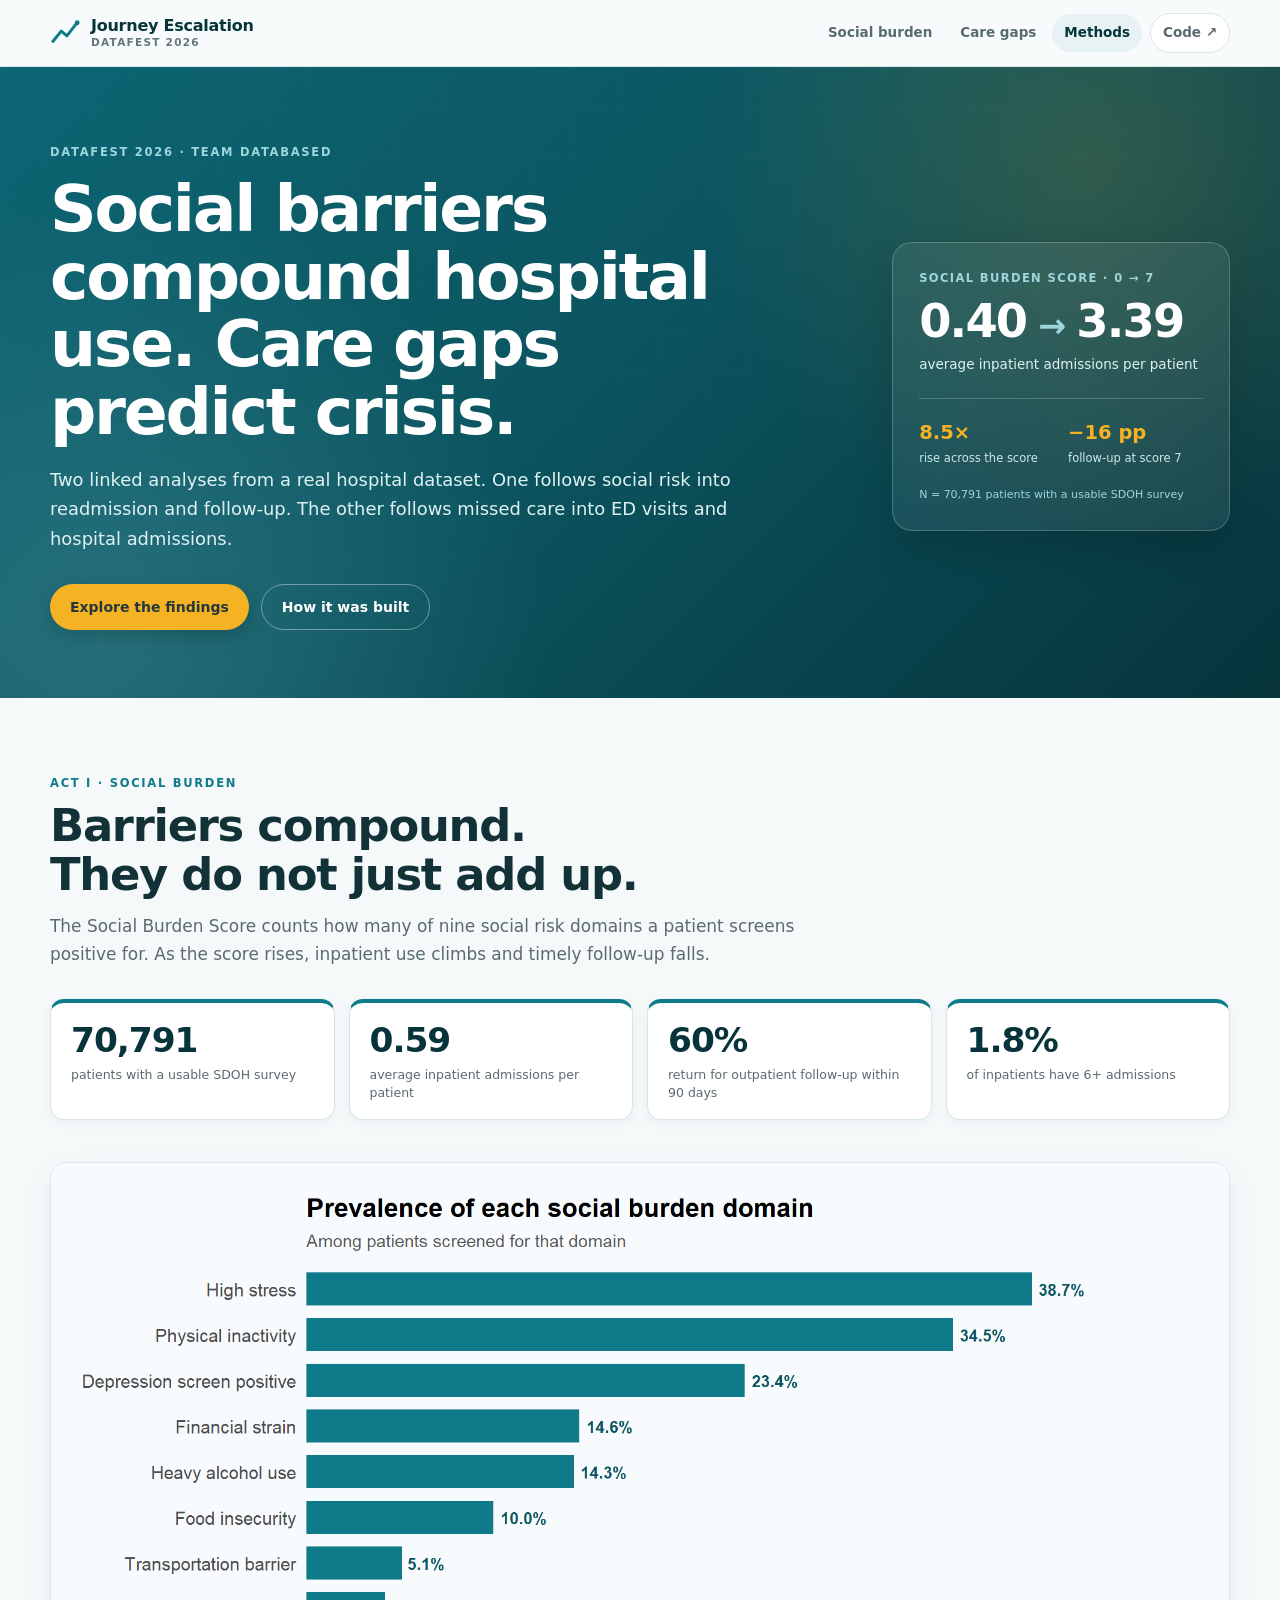
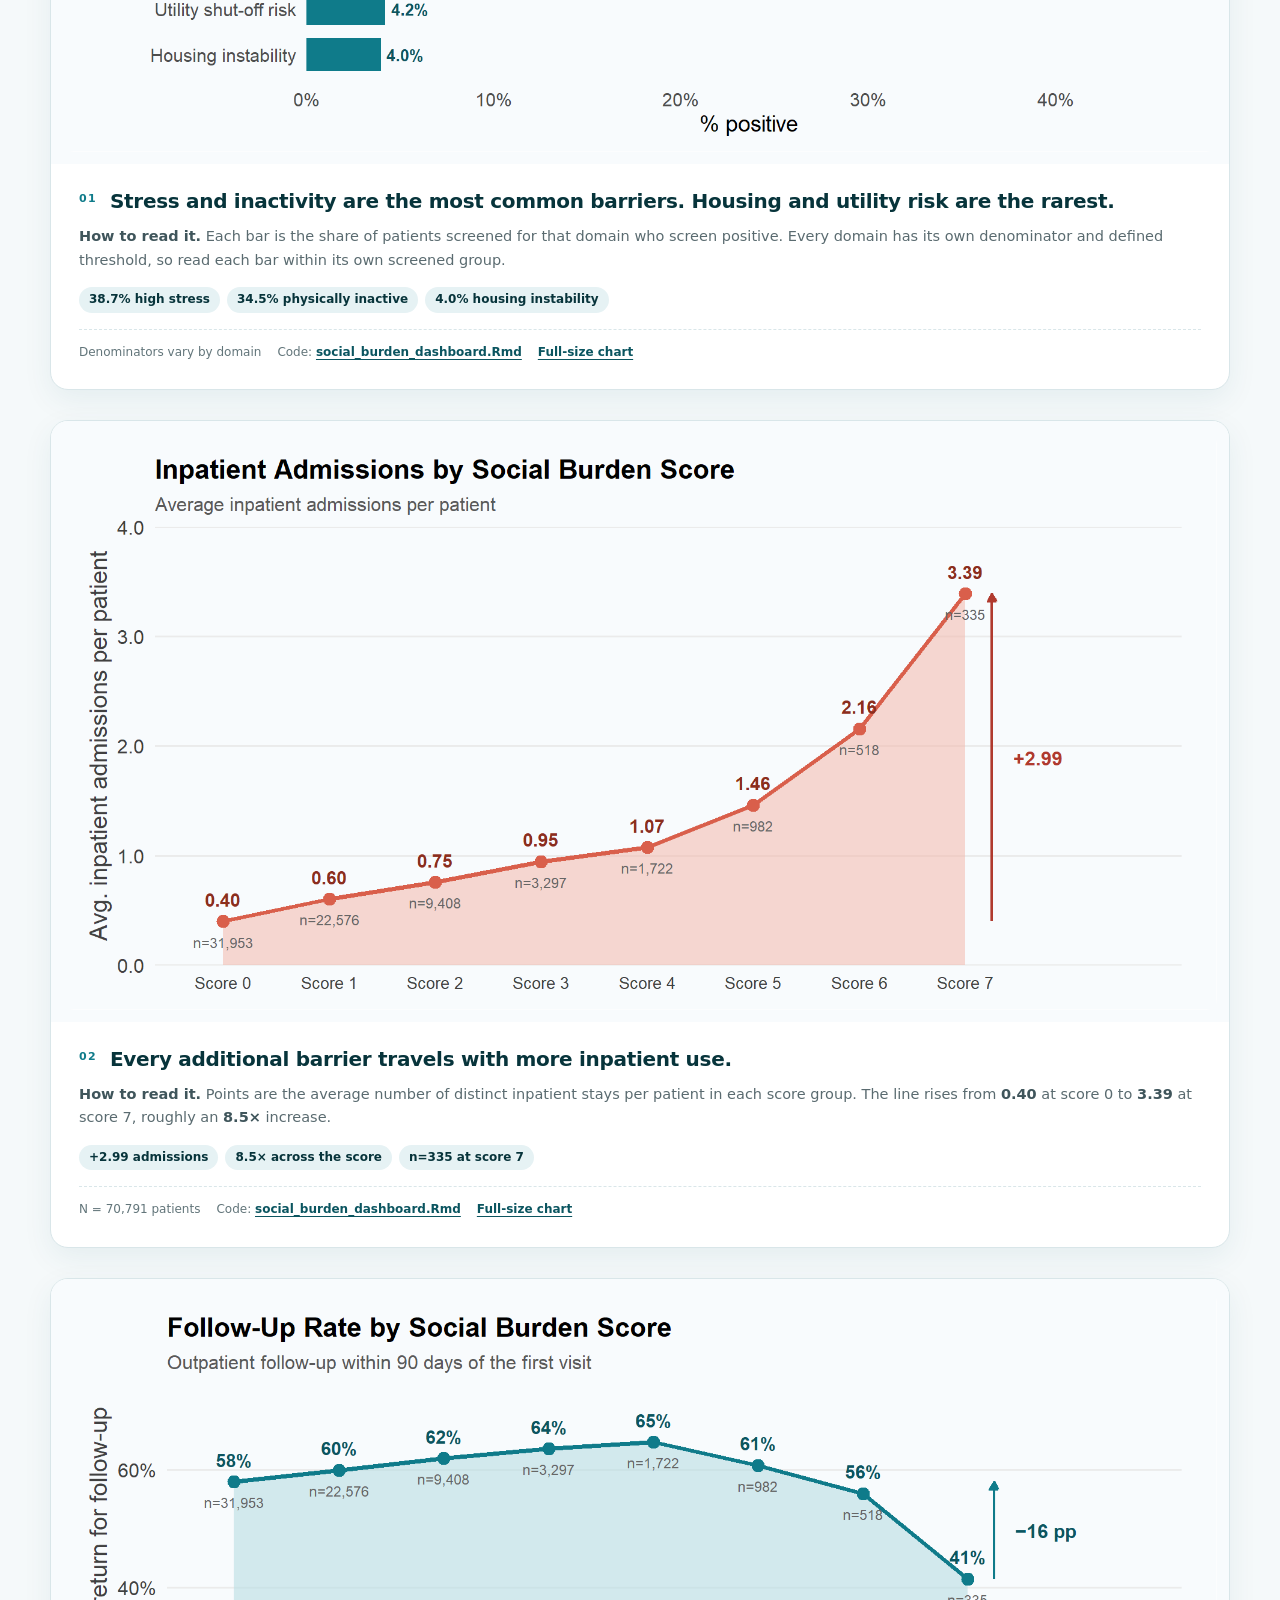
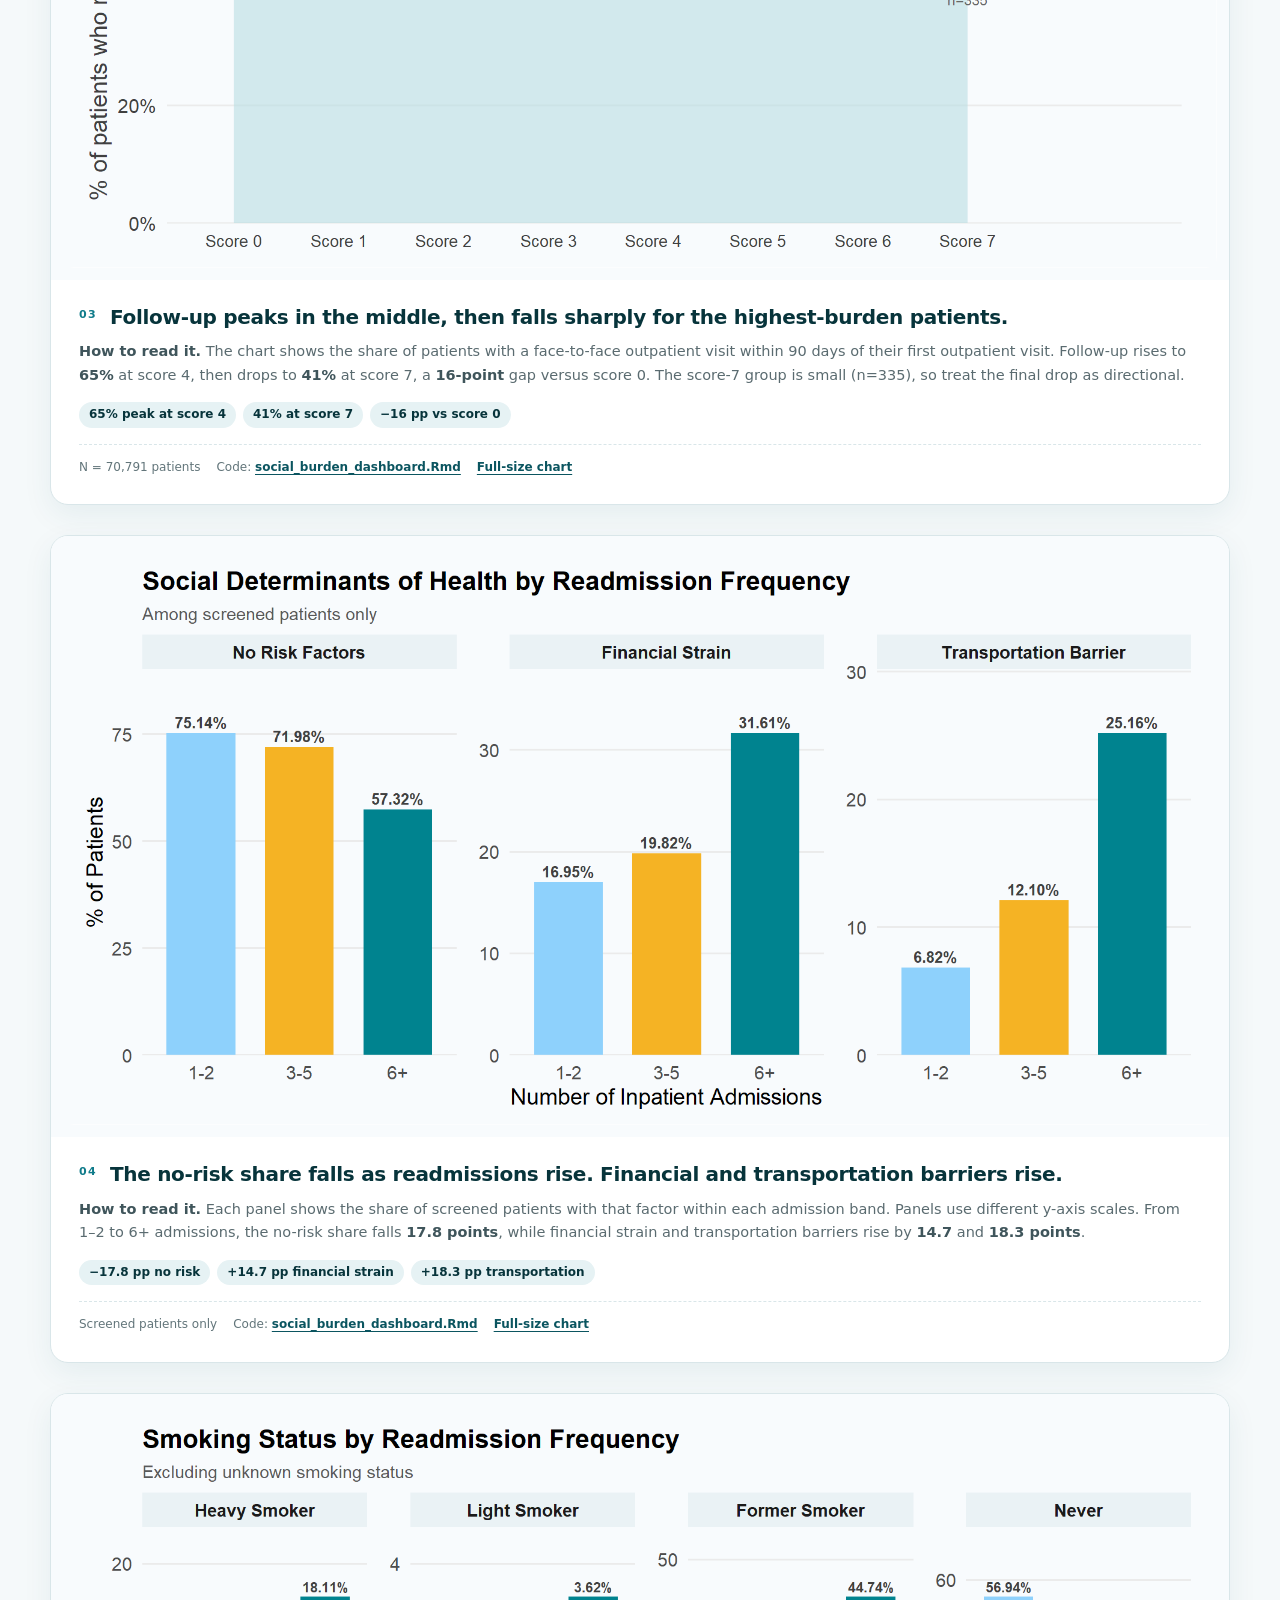
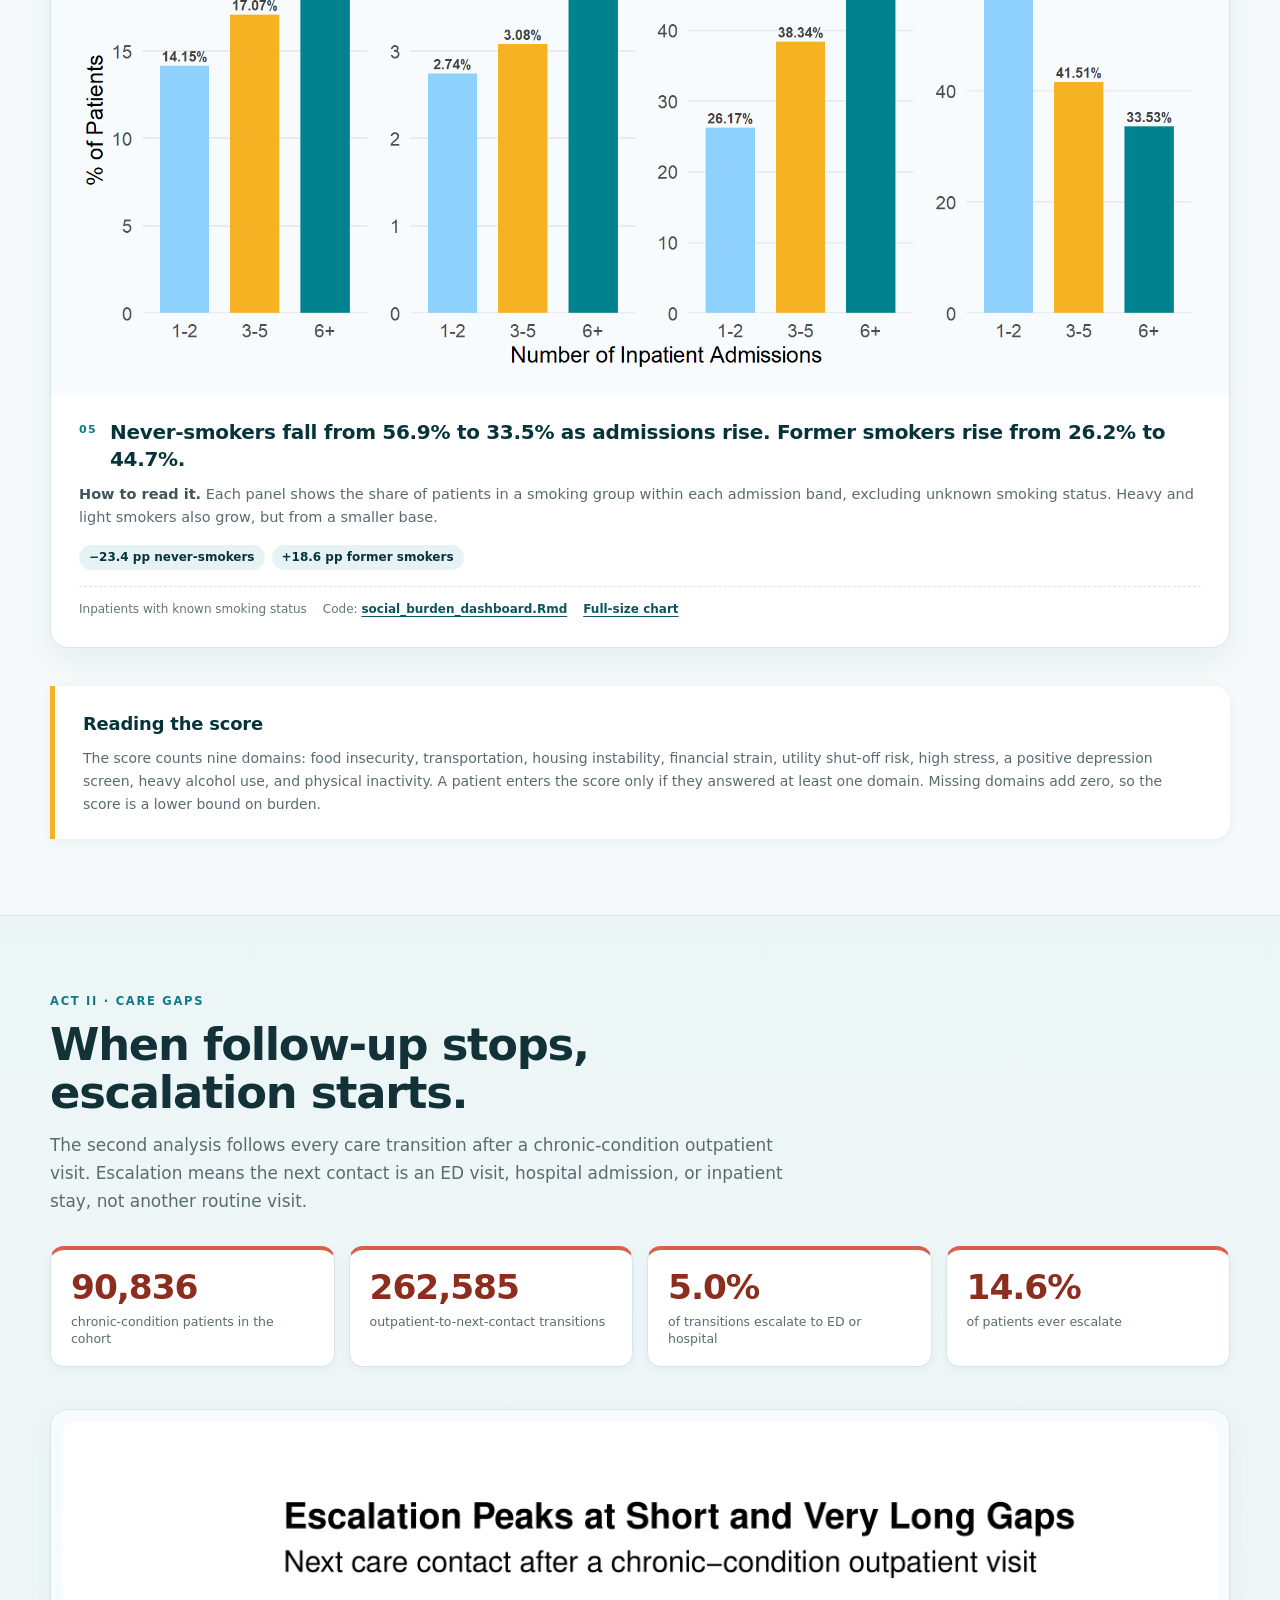
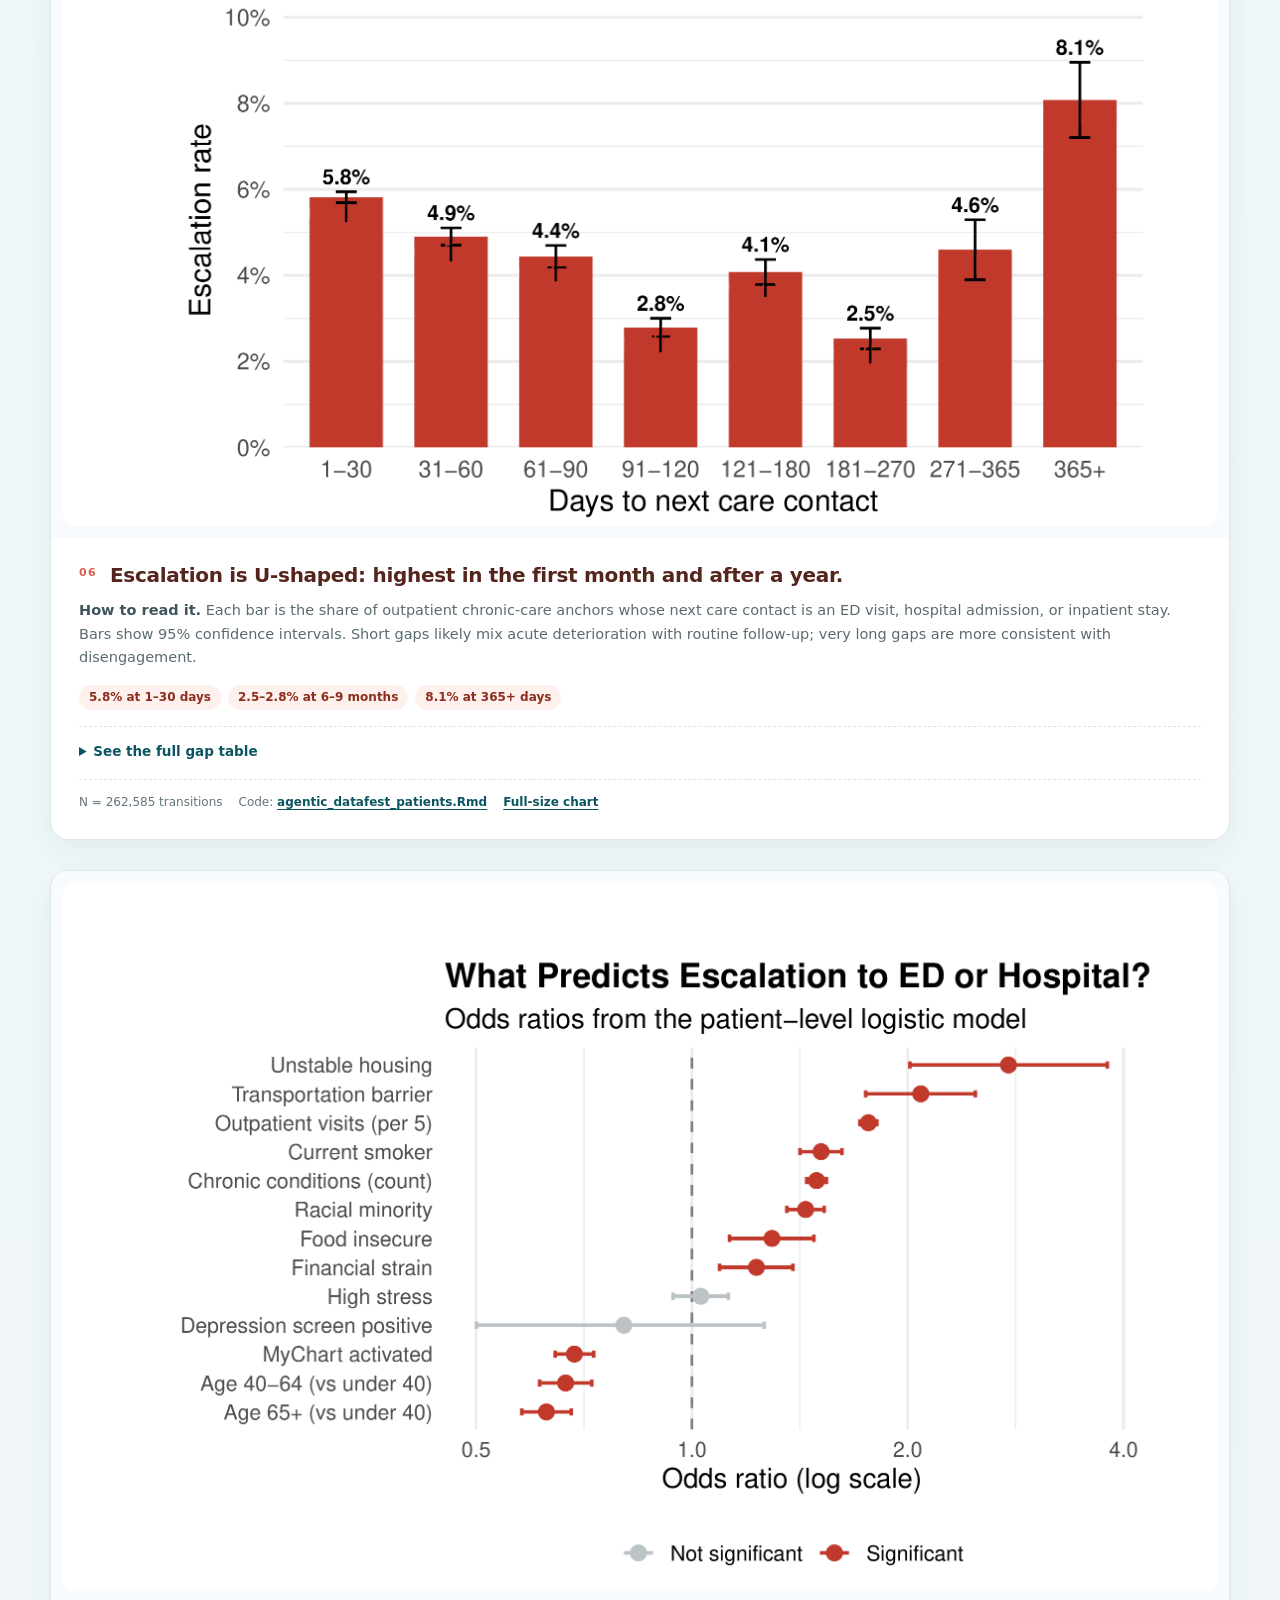
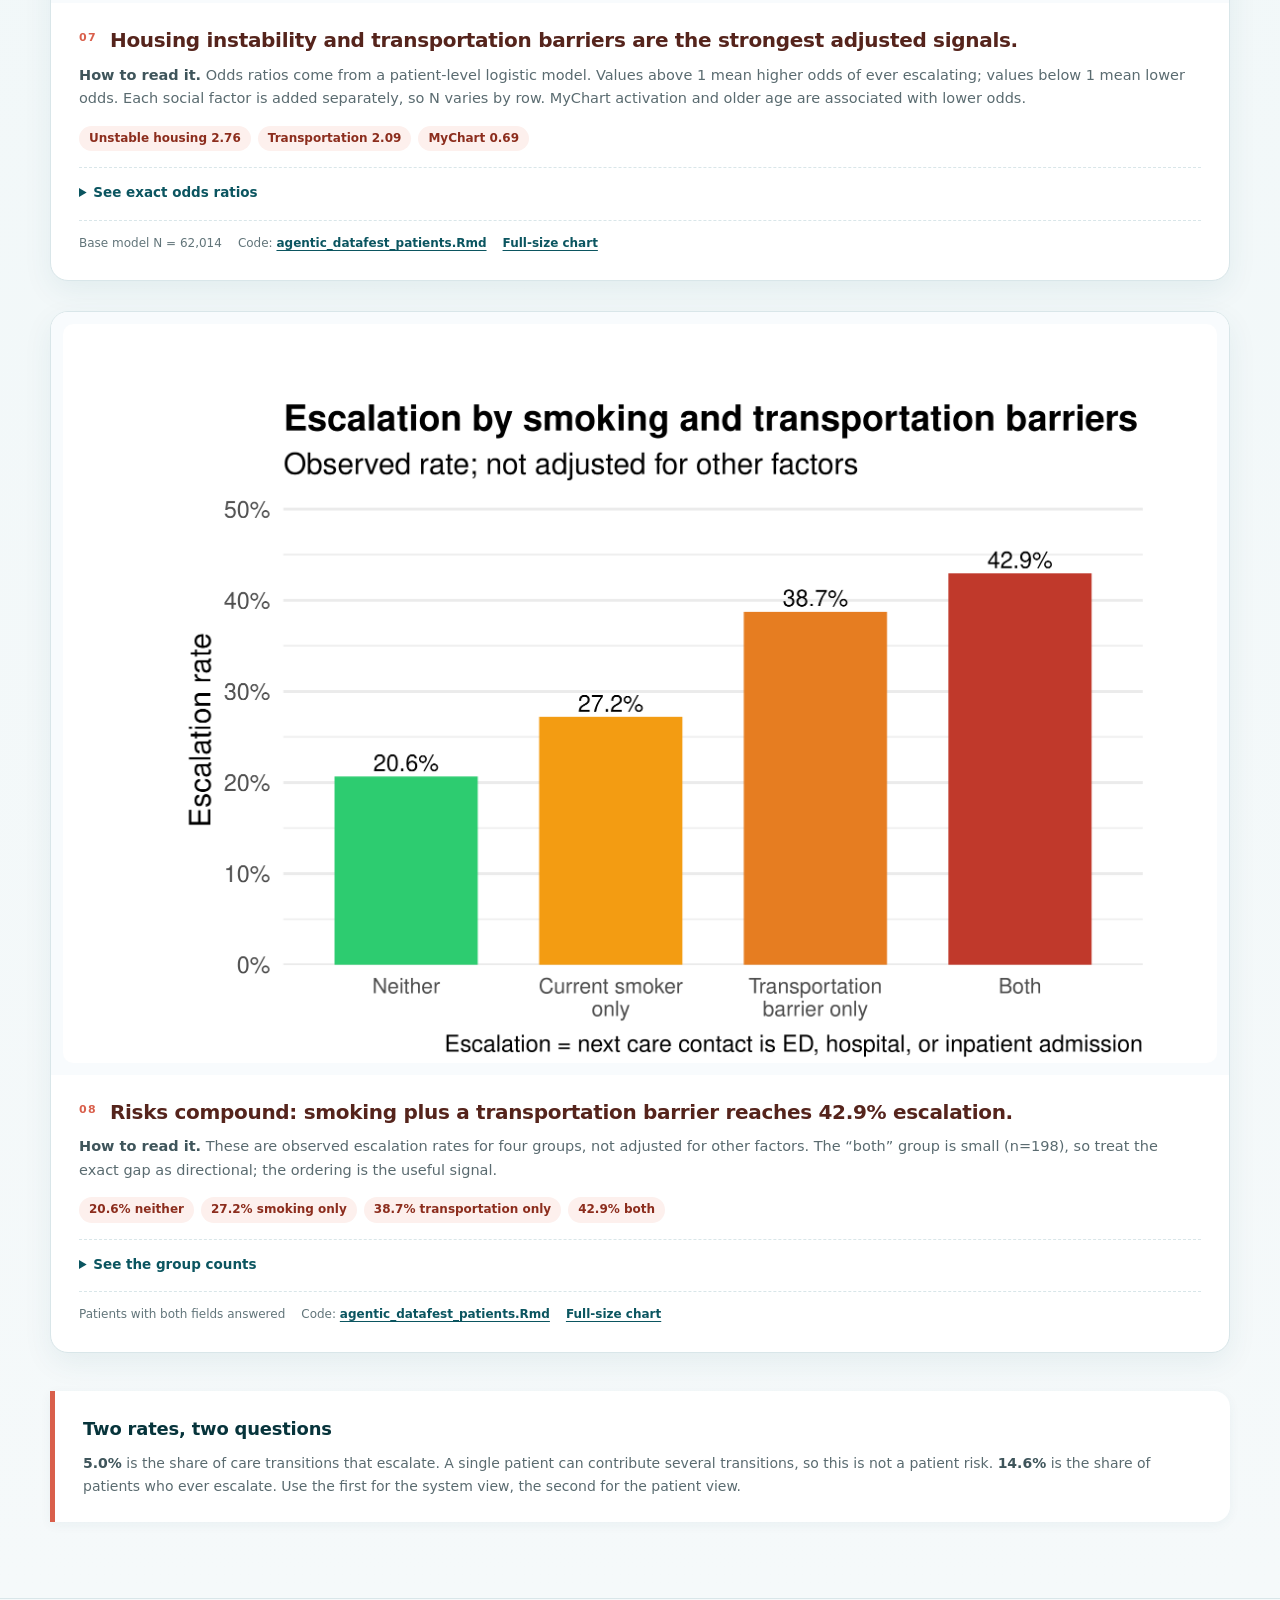
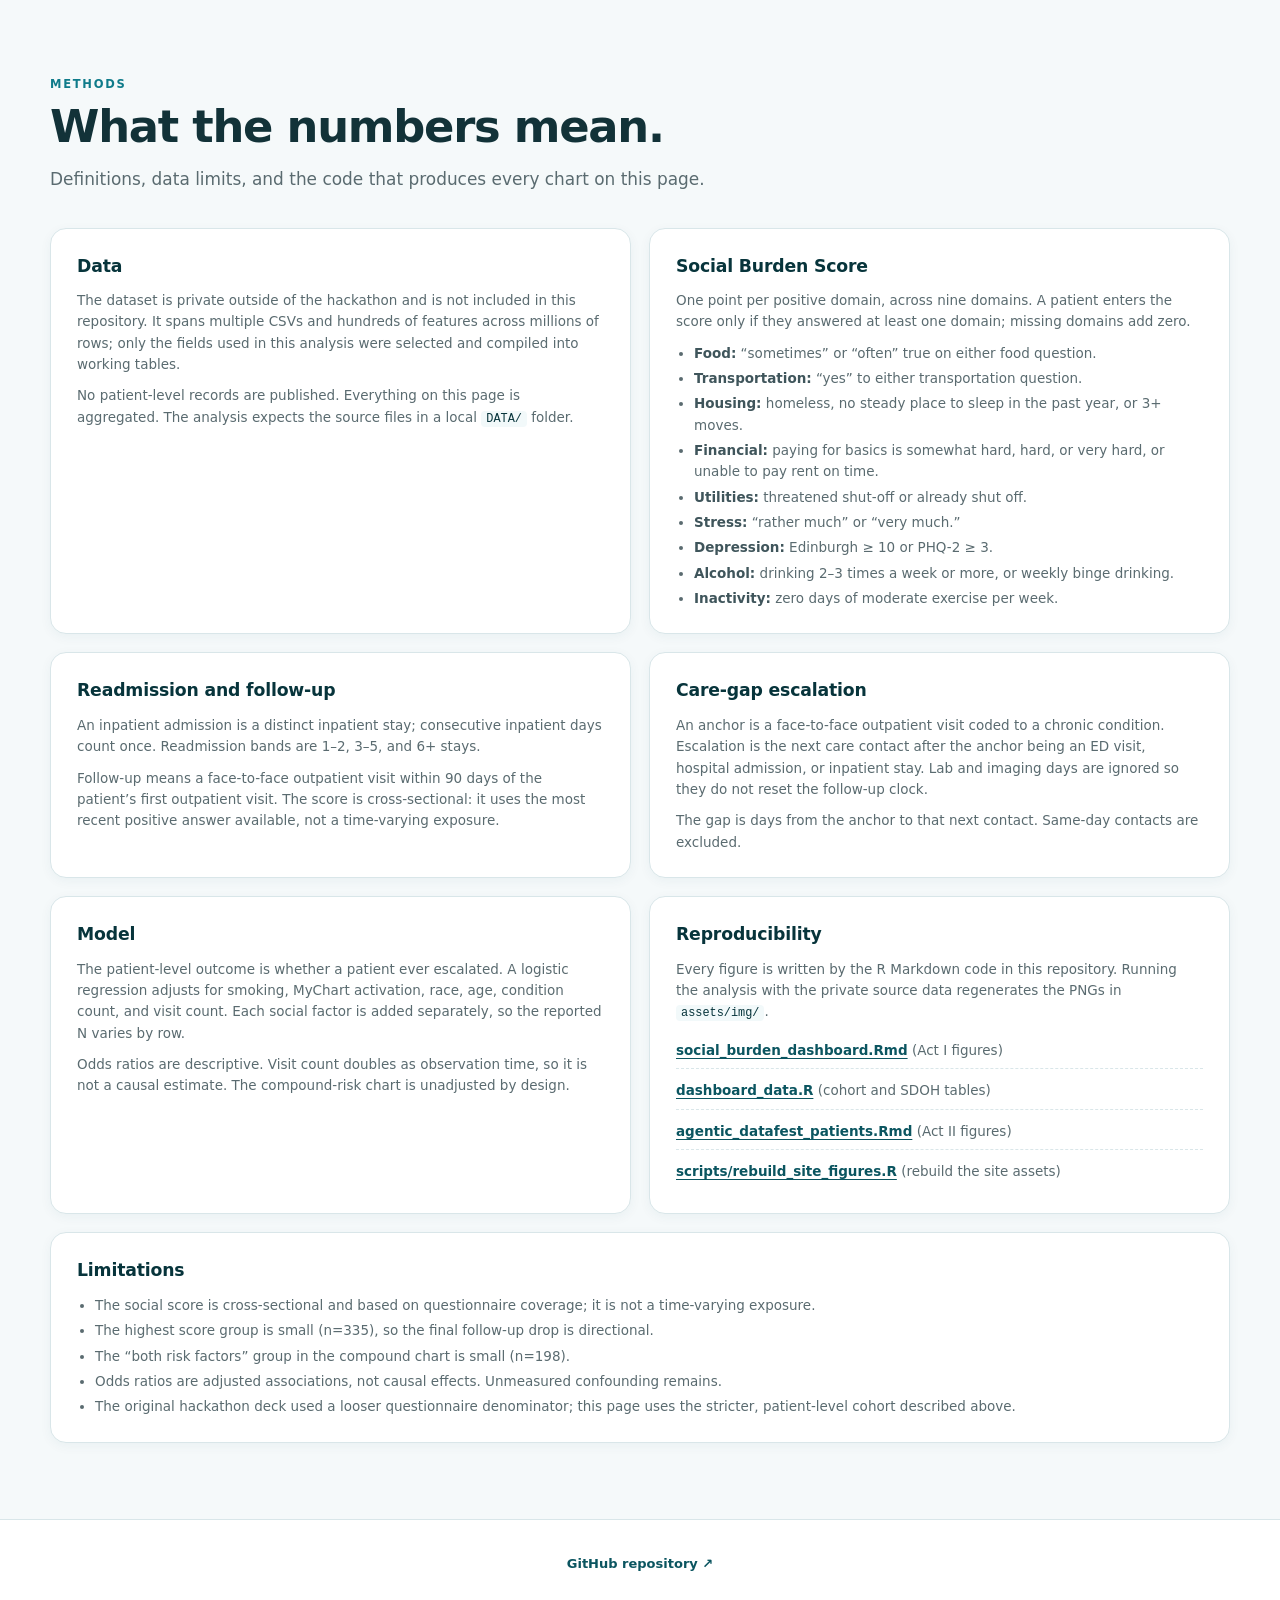
==== index.html @ 562a9571 "Build journey escalation dashboard for DataFest 2026 Adds the static GitHub Pages site, eight reprod" ====
<!DOCTYPE html>
<html lang="en">
<head>
  <meta charset="utf-8">
  <meta name="viewport" content="width=device-width, initial-scale=1">
  <title>Journey Escalation Analysis | DataFest 2026</title>
  <meta name="description" content="Social burden, readmission, and care-gap escalation in a real hospital dataset. An interactive-looking, static dashboard built from reproducible R analysis.">
  <link rel="canonical" href="https://summerkirbs.github.io/Hospital-Readmission-Analysis/">
  <meta property="og:type" content="website">
  <meta property="og:title" content="Journey Escalation Analysis | DataFest 2026">
  <meta property="og:description" content="Social barriers compound hospital use. Care gaps predict crisis. Two linked analyses from a real hospital dataset.">
  <meta property="og:url" content="https://summerkirbs.github.io/Hospital-Readmission-Analysis/">
  <meta property="og:image" content="https://summerkirbs.github.io/Hospital-Readmission-Analysis/assets/img/admissions-by-score.png">
  <meta name="twitter:card" content="summary_large_image">
  <link rel="icon" href="data:image/svg+xml,%3Csvg xmlns='http://www.w3.org/2000/svg' viewBox='0 0 100 100'%3E%3Crect width='100' height='100' rx='22' fill='%230b5560'/%3E%3Cpath d='M22 70 L42 45 L58 58 L79 28' stroke='%23f5b324' stroke-width='9' fill='none' stroke-linecap='round' stroke-linejoin='round'/%3E%3C/svg%3E">
  <link rel="stylesheet" href="assets/css/style.css">
</head>
<body>
  <a class="skip-link" href="#main">Skip to content</a>

  <header class="site-header">
    <div class="wrap header-inner">
      <a class="brand" href="#top" aria-label="Journey Escalation Analysis, back to top">
        <svg class="brand-mark" viewBox="0 0 32 32" aria-hidden="true">
          <path d="M3 25 L12 14 L18 19 L29 5" fill="none" stroke="currentColor" stroke-width="3.2" stroke-linecap="round" stroke-linejoin="round"/>
          <circle cx="29" cy="5" r="2.6" fill="currentColor"/>
        </svg>
        <span>Journey Escalation<small>DataFest 2026</small></span>
      </a>
      <nav aria-label="Primary">
        <a href="#social-burden">Social burden</a>
        <a href="#care-gaps">Care gaps</a>
        <a href="#methods">Methods</a>
        <a class="nav-code" href="https://github.com/SummerKirbs/Hospital-Readmission-Analysis" target="_blank" rel="noopener">Code&nbsp;&nearr;</a>
      </nav>
    </div>
  </header>

  <main id="main">
    <section class="hero" id="top">
      <div class="wrap hero-grid">
        <div>
          <p class="eyebrow eyebrow-light">DataFest 2026 &middot; Team Databased</p>
          <h1>Social barriers compound hospital use. Care gaps predict crisis.</h1>
          <p class="lede">Two linked analyses from a real hospital dataset. One follows social risk into readmission and follow-up. The other follows missed care into ED visits and hospital admissions.</p>
          <div class="hero-actions">
            <a class="btn btn-primary" href="#social-burden">Explore the findings</a>
            <a class="btn btn-ghost" href="#methods">How it was built</a>
          </div>
        </div>
        <aside class="hero-card" aria-label="Headline finding">
          <p class="hero-card-label">Social Burden Score &middot; 0 &rarr; 7</p>
          <p class="hero-stat"><span>0.40</span><span class="hero-arrow" aria-hidden="true">&rarr;</span><span>3.39</span></p>
          <p class="hero-card-copy">average inpatient admissions per patient</p>
          <div class="hero-mini">
            <div><strong>8.5&times;</strong><span>rise across the score</span></div>
            <div><strong>&minus;16&nbsp;pp</strong><span>follow-up at score 7</span></div>
          </div>
          <p class="hero-foot">N = 70,791 patients with a usable SDOH survey</p>
        </aside>
      </div>
    </section>

    <section class="chapter" id="social-burden">
      <div class="wrap">
        <header class="chapter-head">
          <p class="eyebrow">Act I &middot; Social burden</p>
          <h2>Barriers compound. They do not just add up.</h2>
          <p class="lede">The Social Burden Score counts how many of nine social risk domains a patient screens positive for. As the score rises, inpatient use climbs and timely follow-up falls.</p>
        </header>

        <div class="kpi-grid">
          <div class="kpi">
            <p class="kpi-value">70,791</p>
            <p class="kpi-label">patients with a usable SDOH survey</p>
          </div>
          <div class="kpi">
            <p class="kpi-value">0.59</p>
            <p class="kpi-label">average inpatient admissions per patient</p>
          </div>
          <div class="kpi">
            <p class="kpi-value">60%</p>
            <p class="kpi-label">return for outpatient follow-up within 90 days</p>
          </div>
          <div class="kpi">
            <p class="kpi-value">1.8%</p>
            <p class="kpi-label">of inpatients have 6+ admissions</p>
          </div>
        </div>

        <div class="figure-stack">
          <figure class="chart-card">
            <div class="chart-media">
              <a class="chart-link" href="assets/img/domain-prevalence.png" target="_blank" rel="noopener" title="Open full-size chart in a new tab"><img src="assets/img/domain-prevalence.png" alt="Horizontal bar chart of social burden domain prevalence: high stress 38.7 percent, physical inactivity 34.5 percent, depression screen positive 23.4 percent, financial strain 14.6 percent, heavy alcohol use 14.3 percent, food insecurity 10.0 percent, transportation barrier 5.1 percent, utility shut-off risk 4.2 percent, and housing instability 4.0 percent." width="1920" height="960" decoding="async"></a>
            </div>
            <figcaption>
              <p class="takeaway"><span class="fig-num">01</span>Stress and inactivity are the most common barriers. Housing and utility risk are the rarest.</p>
              <p class="how"><strong>How to read it.</strong> Each bar is the share of patients screened for that domain who screen positive. Every domain has its own denominator and defined threshold, so read each bar within its own screened group.</p>
              <div class="chip-row">
                <span class="chip">38.7% high stress</span>
                <span class="chip">34.5% physically inactive</span>
                <span class="chip">4.0% housing instability</span>
              </div>
              <p class="meta"><span>Denominators vary by domain</span><span>Code: <a href="https://github.com/SummerKirbs/Hospital-Readmission-Analysis/blob/main/social_burden_dashboard.Rmd" target="_blank" rel="noopener">social_burden_dashboard.Rmd</a></span><span><a href="assets/img/domain-prevalence.png" target="_blank" rel="noopener">Full-size chart</a></span></p>
            </figcaption>
          </figure>

          <figure class="chart-card">
            <div class="chart-media">
              <a class="chart-link" href="assets/img/admissions-by-score.png" target="_blank" rel="noopener" title="Open full-size chart in a new tab"><img src="assets/img/admissions-by-score.png" alt="Line and area chart of average inpatient admissions by social burden score: 0.40 at score 0, 0.60 at score 1, 0.75 at score 2, 0.95 at score 3, 1.07 at score 4, 1.46 at score 5, 2.16 at score 6, and 3.39 at score 7." width="1920" height="960" decoding="async"></a>
            </div>
            <figcaption>
              <p class="takeaway"><span class="fig-num">02</span>Every additional barrier travels with more inpatient use.</p>
              <p class="how"><strong>How to read it.</strong> Points are the average number of distinct inpatient stays per patient in each score group. The line rises from <strong>0.40</strong> at score 0 to <strong>3.39</strong> at score 7, roughly an <strong>8.5&times;</strong> increase.</p>
              <div class="chip-row">
                <span class="chip">+2.99 admissions</span>
                <span class="chip">8.5&times; across the score</span>
                <span class="chip">n=335 at score 7</span>
              </div>
              <p class="meta"><span>N = 70,791 patients</span><span>Code: <a href="https://github.com/SummerKirbs/Hospital-Readmission-Analysis/blob/main/social_burden_dashboard.Rmd" target="_blank" rel="noopener">social_burden_dashboard.Rmd</a></span><span><a href="assets/img/admissions-by-score.png" target="_blank" rel="noopener">Full-size chart</a></span></p>
            </figcaption>
          </figure>

          <figure class="chart-card">
            <div class="chart-media">
              <a class="chart-link" href="assets/img/followup-by-score.png" target="_blank" rel="noopener" title="Open full-size chart in a new tab"><img src="assets/img/followup-by-score.png" alt="Line and area chart of 90-day follow-up rates by social burden score: 58 percent at score 0, 60 percent at score 1, 62 percent at score 2, 64 percent at score 3, 65 percent at score 4, 61 percent at score 5, 56 percent at score 6, and 41 percent at score 7." width="1920" height="960" decoding="async"></a>
            </div>
            <figcaption>
              <p class="takeaway"><span class="fig-num">03</span>Follow-up peaks in the middle, then falls sharply for the highest-burden patients.</p>
              <p class="how"><strong>How to read it.</strong> The chart shows the share of patients with a face-to-face outpatient visit within 90 days of their first outpatient visit. Follow-up rises to <strong>65%</strong> at score 4, then drops to <strong>41%</strong> at score 7, a <strong>16-point</strong> gap versus score 0. The score-7 group is small (n=335), so treat the final drop as directional.</p>
              <div class="chip-row">
                <span class="chip">65% peak at score 4</span>
                <span class="chip">41% at score 7</span>
                <span class="chip">&minus;16 pp vs score 0</span>
              </div>
              <p class="meta"><span>N = 70,791 patients</span><span>Code: <a href="https://github.com/SummerKirbs/Hospital-Readmission-Analysis/blob/main/social_burden_dashboard.Rmd" target="_blank" rel="noopener">social_burden_dashboard.Rmd</a></span><span><a href="assets/img/followup-by-score.png" target="_blank" rel="noopener">Full-size chart</a></span></p>
            </figcaption>
          </figure>

          <figure class="chart-card">
            <div class="chart-media">
              <a class="chart-link" href="assets/img/sdoh-by-readmission.png" target="_blank" rel="noopener" title="Open full-size chart in a new tab"><img src="assets/img/sdoh-by-readmission.png" alt="Three faceted bar charts comparing no risk factors, financial strain, and transportation barriers across 1-2, 3-5, and 6+ inpatient admissions. The no-risk share falls from 75.14 percent to 57.32 percent, financial strain rises from 16.95 percent to 31.61 percent, and transportation barriers rise from 6.82 percent to 25.16 percent." width="1920" height="960" decoding="async"></a>
            </div>
            <figcaption>
              <p class="takeaway"><span class="fig-num">04</span>The no-risk share falls as readmissions rise. Financial and transportation barriers rise.</p>
              <p class="how"><strong>How to read it.</strong> Each panel shows the share of screened patients with that factor within each admission band. Panels use different y-axis scales. From 1&ndash;2 to 6+ admissions, the no-risk share falls <strong>17.8 points</strong>, while financial strain and transportation barriers rise by <strong>14.7</strong> and <strong>18.3 points</strong>.</p>
              <div class="chip-row">
                <span class="chip">&minus;17.8 pp no risk</span>
                <span class="chip">+14.7 pp financial strain</span>
                <span class="chip">+18.3 pp transportation</span>
              </div>
              <p class="meta"><span>Screened patients only</span><span>Code: <a href="https://github.com/SummerKirbs/Hospital-Readmission-Analysis/blob/main/social_burden_dashboard.Rmd" target="_blank" rel="noopener">social_burden_dashboard.Rmd</a></span><span><a href="assets/img/sdoh-by-readmission.png" target="_blank" rel="noopener">Full-size chart</a></span></p>
            </figcaption>
          </figure>

          <figure class="chart-card">
            <div class="chart-media">
              <a class="chart-link" href="assets/img/smoking-by-readmission.png" target="_blank" rel="noopener" title="Open full-size chart in a new tab"><img src="assets/img/smoking-by-readmission.png" alt="Four faceted bar charts of smoking status across 1-2, 3-5, and 6+ inpatient admissions. Heavy smokers rise from 14.15 to 18.11 percent, light smokers from 2.74 to 3.62 percent, former smokers from 26.17 to 44.74 percent, and never-smokers fall from 56.94 to 33.53 percent." width="1920" height="960" decoding="async"></a>
            </div>
            <figcaption>
              <p class="takeaway"><span class="fig-num">05</span>Never-smokers fall from 56.9% to 33.5% as admissions rise. Former smokers rise from 26.2% to 44.7%.</p>
              <p class="how"><strong>How to read it.</strong> Each panel shows the share of patients in a smoking group within each admission band, excluding unknown smoking status. Heavy and light smokers also grow, but from a smaller base.</p>
              <div class="chip-row">
                <span class="chip">&minus;23.4 pp never-smokers</span>
                <span class="chip">+18.6 pp former smokers</span>
              </div>
              <p class="meta"><span>Inpatients with known smoking status</span><span>Code: <a href="https://github.com/SummerKirbs/Hospital-Readmission-Analysis/blob/main/social_burden_dashboard.Rmd" target="_blank" rel="noopener">social_burden_dashboard.Rmd</a></span><span><a href="assets/img/smoking-by-readmission.png" target="_blank" rel="noopener">Full-size chart</a></span></p>
            </figcaption>
          </figure>
        </div>

        <aside class="note">
          <h3>Reading the score</h3>
          <p>The score counts nine domains: food insecurity, transportation, housing instability, financial strain, utility shut-off risk, high stress, a positive depression screen, heavy alcohol use, and physical inactivity. A patient enters the score only if they answered at least one domain. Missing domains add zero, so the score is a lower bound on burden.</p>
        </aside>
      </div>
    </section>

    <section class="chapter chapter--tint chapter--gaps" id="care-gaps">
      <div class="wrap">
        <header class="chapter-head">
          <p class="eyebrow">Act II &middot; Care gaps</p>
          <h2>When follow-up stops, escalation starts.</h2>
          <p class="lede">The second analysis follows every care transition after a chronic-condition outpatient visit. Escalation means the next contact is an ED visit, hospital admission, or inpatient stay, not another routine visit.</p>
        </header>

        <div class="kpi-grid">
          <div class="kpi">
            <p class="kpi-value">90,836</p>
            <p class="kpi-label">chronic-condition patients in the cohort</p>
          </div>
          <div class="kpi">
            <p class="kpi-value">262,585</p>
            <p class="kpi-label">outpatient-to-next-contact transitions</p>
          </div>
          <div class="kpi">
            <p class="kpi-value">5.0%</p>
            <p class="kpi-label">of transitions escalate to ED or hospital</p>
          </div>
          <div class="kpi">
            <p class="kpi-value">14.6%</p>
            <p class="kpi-label">of patients ever escalate</p>
          </div>
        </div>

        <div class="figure-stack">
          <figure class="chart-card">
            <div class="chart-media">
              <a class="chart-link" href="assets/img/escalation-by-gap.png" target="_blank" rel="noopener" title="Open full-size chart in a new tab"><img src="assets/img/escalation-by-gap.png" alt="Bar chart of escalation rate by days to the next care contact. Rates are 5.8 percent at 1-30 days, 4.9 percent at 31-60, 4.4 percent at 61-90, 2.8 percent at 91-120, 4.1 percent at 121-180, 2.5 percent at 181-270, 4.6 percent at 271-365, and 8.1 percent at 365-plus days." width="2334" height="1425" decoding="async"></a>
            </div>
            <figcaption>
              <p class="takeaway"><span class="fig-num">06</span>Escalation is U-shaped: highest in the first month and after a year.</p>
              <p class="how"><strong>How to read it.</strong> Each bar is the share of outpatient chronic-care anchors whose next care contact is an ED visit, hospital admission, or inpatient stay. Bars show 95% confidence intervals. Short gaps likely mix acute deterioration with routine follow-up; very long gaps are more consistent with disengagement.</p>
              <div class="chip-row">
                <span class="chip">5.8% at 1&ndash;30 days</span>
                <span class="chip">2.5&ndash;2.8% at 6&ndash;9 months</span>
                <span class="chip">8.1% at 365+ days</span>
              </div>
              <details>
                <summary>See the full gap table</summary>
                <div class="table-wrap">
                  <table>
                    <caption>Escalation rate by time to the next care contact</caption>
                    <thead><tr><th scope="col">Gap (days)</th><th scope="col">Transitions</th><th scope="col">Escalations</th><th scope="col">Rate</th></tr></thead>
                    <tbody>
                      <tr><td>1&ndash;30</td><td>128,103</td><td>7,454</td><td>5.8%</td></tr>
                      <tr><td>31&ndash;60</td><td>45,105</td><td>2,212</td><td>4.9%</td></tr>
                      <tr><td>61&ndash;90</td><td>24,767</td><td>1,099</td><td>4.4%</td></tr>
                      <tr><td>91&ndash;120</td><td>23,065</td><td>643</td><td>2.8%</td></tr>
                      <tr><td>121&ndash;180</td><td>17,898</td><td>730</td><td>4.1%</td></tr>
                      <tr><td>181&ndash;270</td><td>16,473</td><td>417</td><td>2.5%</td></tr>
                      <tr><td>271&ndash;365</td><td>3,461</td><td>159</td><td>4.6%</td></tr>
                      <tr><td>365+</td><td>3,713</td><td>300</td><td>8.1%</td></tr>
                    </tbody>
                  </table>
                </div>
              </details>
              <p class="meta"><span>N = 262,585 transitions</span><span>Code: <a href="https://github.com/SummerKirbs/Hospital-Readmission-Analysis/blob/main/agentic_datafest_patients.Rmd" target="_blank" rel="noopener">agentic_datafest_patients.Rmd</a></span><span><a href="assets/img/escalation-by-gap.png" target="_blank" rel="noopener">Full-size chart</a></span></p>
            </figcaption>
          </figure>

          <figure class="chart-card">
            <div class="chart-media">
              <a class="chart-link" href="assets/img/escalation-odds-ratios.png" target="_blank" rel="noopener" title="Open full-size chart in a new tab"><img src="assets/img/escalation-odds-ratios.png" alt="Forest plot of adjusted odds ratios. Unstable housing 2.76, transportation barrier 2.09, outpatient visits per five 1.76, current smoker 1.51, chronic condition count 1.49, racial minority 1.44, food insecure 1.29, financial strain 1.23. High stress and depression are not significant. MyChart activation 0.69, age 40-64 0.67, and age 65-plus 0.63 are associated with lower odds." width="2322" height="1425" decoding="async"></a>
            </div>
            <figcaption>
              <p class="takeaway"><span class="fig-num">07</span>Housing instability and transportation barriers are the strongest adjusted signals.</p>
              <p class="how"><strong>How to read it.</strong> Odds ratios come from a patient-level logistic model. Values above 1 mean higher odds of ever escalating; values below 1 mean lower odds. Each social factor is added separately, so N varies by row. MyChart activation and older age are associated with lower odds.</p>
              <div class="chip-row">
                <span class="chip">Unstable housing 2.76</span>
                <span class="chip">Transportation 2.09</span>
                <span class="chip">MyChart 0.69</span>
              </div>
              <details>
                <summary>See exact odds ratios</summary>
                <div class="table-wrap">
                  <table>
                    <caption>Adjusted odds of ever escalating (base model N = 62,014)</caption>
                    <thead><tr><th scope="col">Predictor</th><th scope="col">OR</th><th scope="col">95% CI</th><th scope="col">p</th><th scope="col">N</th></tr></thead>
                    <tbody>
                      <tr><td>Unstable housing</td><td>2.76</td><td>2.01&ndash;3.80</td><td>&lt;0.001</td><td>13,314</td></tr>
                      <tr><td>Transportation barrier</td><td>2.09</td><td>1.75&ndash;2.49</td><td>&lt;0.001</td><td>18,682</td></tr>
                      <tr><td>Outpatient visits (per 5)</td><td>1.76</td><td>1.72&ndash;1.81</td><td>&lt;0.001</td><td>62,014</td></tr>
                      <tr><td>Current smoker</td><td>1.51</td><td>1.42&ndash;1.62</td><td>&lt;0.001</td><td>62,014</td></tr>
                      <tr><td>Chronic conditions (count)</td><td>1.49</td><td>1.45&ndash;1.54</td><td>&lt;0.001</td><td>62,014</td></tr>
                      <tr><td>Racial minority</td><td>1.44</td><td>1.36&ndash;1.53</td><td>&lt;0.001</td><td>62,014</td></tr>
                      <tr><td>Food insecure</td><td>1.29</td><td>1.13&ndash;1.48</td><td>&lt;0.001</td><td>18,474</td></tr>
                      <tr><td>Financial strain</td><td>1.23</td><td>1.09&ndash;1.38</td><td>&lt;0.001</td><td>16,020</td></tr>
                      <tr><td>High stress</td><td>1.03</td><td>0.94&ndash;1.12</td><td>0.527</td><td>18,144</td></tr>
                      <tr><td>Depression screen positive</td><td>0.80</td><td>0.50&ndash;1.26</td><td>0.353</td><td>767</td></tr>
                      <tr><td>MyChart activated</td><td>0.69</td><td>0.64&ndash;0.73</td><td>&lt;0.001</td><td>62,014</td></tr>
                      <tr><td>Age 40&ndash;64 (vs under 40)</td><td>0.67</td><td>0.61&ndash;0.72</td><td>&lt;0.001</td><td>62,014</td></tr>
                      <tr><td>Age 65+ (vs under 40)</td><td>0.63</td><td>0.58&ndash;0.68</td><td>&lt;0.001</td><td>62,014</td></tr>
                    </tbody>
                  </table>
                </div>
              </details>
              <p class="meta"><span>Base model N = 62,014</span><span>Code: <a href="https://github.com/SummerKirbs/Hospital-Readmission-Analysis/blob/main/agentic_datafest_patients.Rmd" target="_blank" rel="noopener">agentic_datafest_patients.Rmd</a></span><span><a href="assets/img/escalation-odds-ratios.png" target="_blank" rel="noopener">Full-size chart</a></span></p>
            </figcaption>
          </figure>

          <figure class="chart-card">
            <div class="chart-media">
              <a class="chart-link" href="assets/img/compound-risk.png" target="_blank" rel="noopener" title="Open full-size chart in a new tab"><img src="assets/img/compound-risk.png" alt="Bar chart of escalation by smoking and transportation barriers: 20.6 percent for neither, 27.2 percent for current smoker only, 38.7 percent for transportation barrier only, and 42.9 percent for both." width="2334" height="1493" decoding="async"></a>
            </div>
            <figcaption>
              <p class="takeaway"><span class="fig-num">08</span>Risks compound: smoking plus a transportation barrier reaches 42.9% escalation.</p>
              <p class="how"><strong>How to read it.</strong> These are observed escalation rates for four groups, not adjusted for other factors. The &ldquo;both&rdquo; group is small (n=198), so treat the exact gap as directional; the ordering is the useful signal.</p>
              <div class="chip-row">
                <span class="chip">20.6% neither</span>
                <span class="chip">27.2% smoking only</span>
                <span class="chip">38.7% transportation only</span>
                <span class="chip">42.9% both</span>
              </div>
              <details>
                <summary>See the group counts</summary>
                <div class="table-wrap">
                  <table>
                    <caption>Escalation by smoking and transportation barriers</caption>
                    <thead><tr><th scope="col">Group</th><th scope="col">Patients</th><th scope="col">Escalated</th><th scope="col">Rate</th></tr></thead>
                    <tbody>
                      <tr><td>Neither</td><td>16,070</td><td>3,318</td><td>20.6%</td></tr>
                      <tr><td>Current smoker only</td><td>2,055</td><td>559</td><td>27.2%</td></tr>
                      <tr><td>Transportation barrier only</td><td>457</td><td>177</td><td>38.7%</td></tr>
                      <tr><td>Both</td><td>198</td><td>85</td><td>42.9%</td></tr>
                    </tbody>
                  </table>
                </div>
              </details>
              <p class="meta"><span>Patients with both fields answered</span><span>Code: <a href="https://github.com/SummerKirbs/Hospital-Readmission-Analysis/blob/main/agentic_datafest_patients.Rmd" target="_blank" rel="noopener">agentic_datafest_patients.Rmd</a></span><span><a href="assets/img/compound-risk.png" target="_blank" rel="noopener">Full-size chart</a></span></p>
            </figcaption>
          </figure>
        </div>

        <aside class="note">
          <h3>Two rates, two questions</h3>
          <p><strong>5.0%</strong> is the share of care transitions that escalate. A single patient can contribute several transitions, so this is not a patient risk. <strong>14.6%</strong> is the share of patients who ever escalate. Use the first for the system view, the second for the patient view.</p>
        </aside>
      </div>
    </section>

    <section class="chapter" id="methods">
      <div class="wrap">
        <header class="chapter-head">
          <p class="eyebrow">Methods</p>
          <h2>What the numbers mean.</h2>
          <p class="lede">Definitions, data limits, and the code that produces every chart on this page.</p>
        </header>

        <div class="methods-grid">
          <article class="method-card">
            <h3>Data</h3>
            <p>The dataset is private outside of the hackathon and is not included in this repository. It spans multiple CSVs and hundreds of features across millions of rows; only the fields used in this analysis were selected and compiled into working tables.</p>
            <p>No patient-level records are published. Everything on this page is aggregated. The analysis expects the source files in a local <code>DATA/</code> folder.</p>
          </article>

          <article class="method-card">
            <h3>Social Burden Score</h3>
            <p>One point per positive domain, across nine domains. A patient enters the score only if they answered at least one domain; missing domains add zero.</p>
            <ul>
              <li><strong>Food:</strong> &ldquo;sometimes&rdquo; or &ldquo;often&rdquo; true on either food question.</li>
              <li><strong>Transportation:</strong> &ldquo;yes&rdquo; to either transportation question.</li>
              <li><strong>Housing:</strong> homeless, no steady place to sleep in the past year, or 3+ moves.</li>
              <li><strong>Financial:</strong> paying for basics is somewhat hard, hard, or very hard, or unable to pay rent on time.</li>
              <li><strong>Utilities:</strong> threatened shut-off or already shut off.</li>
              <li><strong>Stress:</strong> &ldquo;rather much&rdquo; or &ldquo;very much.&rdquo;</li>
              <li><strong>Depression:</strong> Edinburgh &ge; 10 or PHQ-2 &ge; 3.</li>
              <li><strong>Alcohol:</strong> drinking 2&ndash;3 times a week or more, or weekly binge drinking.</li>
              <li><strong>Inactivity:</strong> zero days of moderate exercise per week.</li>
            </ul>
          </article>

          <article class="method-card">
            <h3>Readmission and follow-up</h3>
            <p>An inpatient admission is a distinct inpatient stay; consecutive inpatient days count once. Readmission bands are 1&ndash;2, 3&ndash;5, and 6+ stays.</p>
            <p>Follow-up means a face-to-face outpatient visit within 90 days of the patient&rsquo;s first outpatient visit. The score is cross-sectional: it uses the most recent positive answer available, not a time-varying exposure.</p>
          </article>

          <article class="method-card">
            <h3>Care-gap escalation</h3>
            <p>An anchor is a face-to-face outpatient visit coded to a chronic condition. Escalation is the next care contact after the anchor being an ED visit, hospital admission, or inpatient stay. Lab and imaging days are ignored so they do not reset the follow-up clock.</p>
            <p>The gap is days from the anchor to that next contact. Same-day contacts are excluded.</p>
          </article>

          <article class="method-card">
            <h3>Model</h3>
            <p>The patient-level outcome is whether a patient ever escalated. A logistic regression adjusts for smoking, MyChart activation, race, age, condition count, and visit count. Each social factor is added separately, so the reported N varies by row.</p>
            <p>Odds ratios are descriptive. Visit count doubles as observation time, so it is not a causal estimate. The compound-risk chart is unadjusted by design.</p>
          </article>

          <article class="method-card">
            <h3>Reproducibility</h3>
            <p>Every figure is written by the R Markdown code in this repository. Running the analysis with the private source data regenerates the PNGs in <code>assets/img/</code>.</p>
            <ul class="code-list">
              <li><a href="https://github.com/SummerKirbs/Hospital-Readmission-Analysis/blob/main/social_burden_dashboard.Rmd" target="_blank" rel="noopener">social_burden_dashboard.Rmd</a> (Act I figures)</li>
              <li><a href="https://github.com/SummerKirbs/Hospital-Readmission-Analysis/blob/main/dashboard_data.R" target="_blank" rel="noopener">dashboard_data.R</a> (cohort and SDOH tables)</li>
              <li><a href="https://github.com/SummerKirbs/Hospital-Readmission-Analysis/blob/main/agentic_datafest_patients.Rmd" target="_blank" rel="noopener">agentic_datafest_patients.Rmd</a> (Act II figures)</li>
              <li><a href="https://github.com/SummerKirbs/Hospital-Readmission-Analysis/blob/main/scripts/rebuild_site_figures.R" target="_blank" rel="noopener">scripts/rebuild_site_figures.R</a> (rebuild the site assets)</li>
            </ul>
          </article>

          <article class="method-card method-card-wide">
            <h3>Limitations</h3>
            <ul>
              <li>The social score is cross-sectional and based on questionnaire coverage; it is not a time-varying exposure.</li>
              <li>The highest score group is small (n=335), so the final follow-up drop is directional.</li>
              <li>The &ldquo;both risk factors&rdquo; group in the compound chart is small (n=198).</li>
              <li>Odds ratios are adjusted associations, not causal effects. Unmeasured confounding remains.</li>
              <li>The original hackathon deck used a looser questionnaire denominator; this page uses the stricter, patient-level cohort described above.</li>
            </ul>
          </article>
        </div>
      </div>
    </section>
  </main>

  <footer class="site-footer">
    <div class="wrap">
      <a href="https://github.com/SummerKirbs/Hospital-Readmission-Analysis" target="_blank" rel="noopener">GitHub repository&nbsp;&nearr;</a>
    </div>
  </footer>

  <script>
    // Highlight the section currently in view. Content works without JS.
    (function () {
      var links = Array.prototype.slice.call(document.querySelectorAll('nav a[href^="#"]'));
      if (!links.length || !('IntersectionObserver' in window)) return;
      var targets = links.map(function (a) { return document.querySelector(a.getAttribute('href')); }).filter(Boolean);
      var observer = new IntersectionObserver(function (entries) {
        entries.forEach(function (entry) {
          if (!entry.isIntersecting) return;
          links.forEach(function (link) { link.removeAttribute('aria-current'); });
          var active = links.filter(function (link) { return link.getAttribute('href') === '#' + entry.target.id; })[0];
          if (active) active.setAttribute('aria-current', 'location');
        });
      }, { rootMargin: '-25% 0px -60% 0px' });
      targets.forEach(function (target) { observer.observe(target); });
    }());
  </script>
</body>
</html>
---- assets/css/style.css ----
/* Journey Escalation Analysis - static dashboard
   Palette matches the R charts: deep teal, light aqua, clay, amber. */

:root {
  color-scheme: light;
  --ink: #123238;
  --ink-soft: #3f555b;
  --grey: #5a6b70;
  --muted: #62757a;
  --teal-900: #07343b;
  --teal-800: #0b5560;
  --teal-600: #0f7b8a;
  --teal-300: #9ed6dd;
  --teal-100: #e6f2f4;
  --teal-050: #f2f9fa;
  --paper: #f5f9fa;
  --white: #ffffff;
  --salmon: #d95f4b;
  --salmon-soft: #f3b8ab;
  --clay: #8c2d1d;
  --clay-100: #fdf0ed;
  --amber: #f5b324;
  --blue: #8ed1fc;
  --border: #d9e6e9;
  --shadow: 0 10px 30px rgba(11, 85, 96, 0.07);
  --shadow-soft: 0 3px 12px rgba(11, 85, 96, 0.05);
  --radius: 18px;
  --wrap: 1180px;
}

*,
*::before,
*::after {
  box-sizing: border-box;
}

html {
  scroll-behavior: smooth;
  -webkit-text-size-adjust: 100%;
}

body {
  margin: 0;
  background: var(--paper);
  color: var(--ink);
  font-family: system-ui, -apple-system, "Segoe UI", Roboto, Helvetica, Arial, sans-serif;
  font-size: 16px;
  line-height: 1.6;
  -webkit-font-smoothing: antialiased;
  text-rendering: optimizeLegibility;
}

img,
svg {
  display: block;
  max-width: 100%;
}

a {
  color: var(--teal-800);
  text-decoration-thickness: 1px;
  text-underline-offset: 3px;
}

a:hover {
  color: var(--teal-600);
}

:focus-visible {
  outline: 3px solid var(--amber);
  outline-offset: 3px;
  border-radius: 4px;
}

.wrap {
  width: min(var(--wrap), 100% - 48px);
  margin-inline: auto;
}

.skip-link {
  position: absolute;
  top: -100px;
  left: 16px;
  z-index: 100;
  padding: 10px 16px;
  background: var(--white);
  color: var(--teal-900);
  border-radius: 8px;
  font-weight: 700;
  text-decoration: none;
}

.skip-link:focus {
  top: 12px;
}

/* ---------- Header ---------- */

.site-header {
  position: sticky;
  top: 0;
  z-index: 50;
  background: rgba(247, 251, 252, 0.94);
  border-bottom: 1px solid var(--border);
  backdrop-filter: blur(12px);
}

.header-inner {
  display: flex;
  align-items: center;
  justify-content: space-between;
  gap: 24px;
  min-height: 66px;
}

.brand {
  display: inline-flex;
  align-items: center;
  gap: 11px;
  color: var(--teal-900);
  font-weight: 800;
  letter-spacing: -0.015em;
  line-height: 1.05;
  text-decoration: none;
}

.brand-mark {
  width: 30px;
  height: 30px;
  color: var(--teal-600);
  flex: none;
}

.brand span {
  display: flex;
  flex-direction: column;
  gap: 3px;
}

.brand small {
  color: var(--muted);
  font-size: 10.5px;
  font-weight: 700;
  letter-spacing: 0.12em;
  text-transform: uppercase;
}

nav {
  display: flex;
  align-items: center;
  flex-wrap: wrap;
  gap: 4px;
}

nav a {
  padding: 8px 12px;
  border-radius: 999px;
  color: var(--grey);
  font-size: 13.5px;
  font-weight: 650;
  text-decoration: none;
  white-space: nowrap;
  transition: background-color 160ms ease, color 160ms ease;
}

nav a:hover {
  background: var(--teal-100);
  color: var(--teal-900);
}

nav a[aria-current="location"] {
  background: var(--teal-100);
  color: var(--teal-900);
}

nav a.nav-code {
  margin-left: 4px;
  border: 1px solid var(--border);
  background: var(--white);
}

/* ---------- Hero ---------- */

.hero {
  position: relative;
  overflow: hidden;
  padding: 76px 0 68px;
  background:
    radial-gradient(circle at 85% 15%, rgba(245, 179, 36, 0.16), transparent 32%),
    radial-gradient(circle at 8% 90%, rgba(158, 214, 221, 0.18), transparent 34%),
    linear-gradient(135deg, #0d6573 0%, #0b5560 46%, #07343b 100%);
  color: var(--white);
}

.hero::after {
  content: "";
  position: absolute;
  inset: 0;
  pointer-events: none;
  opacity: 0.32;
  background-image: linear-gradient(rgba(255, 255, 255, 0.05) 1px, transparent 1px),
    linear-gradient(90deg, rgba(255, 255, 255, 0.05) 1px, transparent 1px);
  background-size: 44px 44px;
  mask-image: linear-gradient(to bottom, black, transparent 75%);
}

.hero-grid {
  position: relative;
  z-index: 1;
  display: grid;
  grid-template-columns: minmax(0, 1.4fr) minmax(300px, 0.6fr);
  gap: 54px;
  align-items: center;
}

.eyebrow {
  margin: 0;
  color: var(--teal-600);
  font-size: 11.5px;
  font-weight: 800;
  letter-spacing: 0.15em;
  text-transform: uppercase;
}

.eyebrow-light {
  color: var(--teal-300);
}

.hero h1 {
  max-width: 15ch;
  margin: 14px 0 20px;
  font-size: clamp(2.3rem, 5.2vw, 4.05rem);
  line-height: 1.04;
  letter-spacing: -0.035em;
  text-wrap: balance;
}

.hero .lede {
  max-width: 62ch;
  margin: 0;
  color: #dff1f3;
  font-size: clamp(1rem, 1.4vw, 1.18rem);
  line-height: 1.65;
}

.hero-actions {
  display: flex;
  flex-wrap: wrap;
  gap: 12px;
  margin-top: 30px;
}

.btn {
  display: inline-flex;
  align-items: center;
  justify-content: center;
  min-height: 46px;
  padding: 11px 20px;
  border-radius: 999px;
  font-size: 14px;
  font-weight: 750;
  text-decoration: none;
  transition: transform 160ms ease, background-color 160ms ease, border-color 160ms ease;
}

.btn:hover {
  transform: translateY(-1px);
}

.btn-primary {
  background: var(--amber);
  color: #24383c;
  box-shadow: 0 6px 18px rgba(0, 0, 0, 0.18);
}

.btn-primary:hover {
  background: #ffc63d;
  color: #1b2c30;
}

.btn-ghost {
  border: 1px solid rgba(255, 255, 255, 0.38);
  color: var(--white);
}

.btn-ghost:hover {
  border-color: rgba(255, 255, 255, 0.7);
  background: rgba(255, 255, 255, 0.08);
  color: var(--white);
}

.hero-card {
  padding: 26px;
  border: 1px solid rgba(255, 255, 255, 0.2);
  border-radius: 20px;
  background: rgba(255, 255, 255, 0.075);
  box-shadow: 0 18px 40px rgba(0, 0, 0, 0.16);
  backdrop-filter: blur(10px);
}

.hero-card-label {
  margin: 0 0 10px;
  color: var(--teal-300);
  font-size: 11.5px;
  font-weight: 800;
  letter-spacing: 0.12em;
  text-transform: uppercase;
}

.hero-stat {
  display: flex;
  align-items: baseline;
  gap: 12px;
  margin: 0;
  font-size: clamp(2rem, 4vw, 2.9rem);
  font-weight: 800;
  letter-spacing: -0.04em;
  line-height: 1;
  font-variant-numeric: tabular-nums;
}

.hero-arrow {
  color: var(--teal-300);
  font-size: 0.72em;
}

.hero-card-copy {
  margin: 10px 0 22px;
  color: #dff1f3;
  font-size: 13.5px;
}

.hero-mini {
  display: grid;
  grid-template-columns: 1fr 1fr;
  gap: 14px;
  padding-top: 18px;
  border-top: 1px solid rgba(255, 255, 255, 0.18);
}

.hero-mini div {
  display: flex;
  flex-direction: column;
  gap: 3px;
}

.hero-mini strong {
  color: var(--amber);
  font-size: 1.22rem;
  font-weight: 800;
  font-variant-numeric: tabular-nums;
}

.hero-mini span {
  color: #cfe7ea;
  font-size: 11.5px;
  line-height: 1.35;
}

.hero-foot {
  margin: 20px 0 0;
  color: #9ed6dd;
  font-size: 11px;
}

/* ---------- Chapters ---------- */

.chapter {
  padding: 76px 0;
  scroll-margin-top: 72px;
}

.chapter--tint {
  background: linear-gradient(180deg, #edf6f7 0%, var(--paper) 100%);
  border-top: 1px solid var(--border);
  border-bottom: 1px solid var(--border);
}

.chapter-head {
  max-width: 820px;
  margin-bottom: 30px;
}

.chapter h2 {
  margin: 10px 0 14px;
  font-size: clamp(1.85rem, 3.5vw, 2.85rem);
  line-height: 1.08;
  letter-spacing: -0.028em;
  text-wrap: balance;
}

.lede {
  max-width: 70ch;
  margin: 0;
  color: var(--grey);
  font-size: 1.06rem;
  line-height: 1.65;
}

/* ---------- KPI cards ---------- */

.kpi-grid {
  display: grid;
  grid-template-columns: repeat(4, minmax(0, 1fr));
  gap: 14px;
  margin: 30px 0 42px;
}

.kpi {
  padding: 20px 20px 18px;
  border: 1px solid var(--border);
  border-top: 4px solid var(--teal-600);
  border-radius: 14px;
  background: var(--white);
  box-shadow: var(--shadow-soft);
}

.chapter--gaps .kpi {
  border-top-color: var(--salmon);
}

.kpi-value {
  margin: 0;
  color: var(--teal-900);
  font-size: clamp(1.65rem, 2.8vw, 2.15rem);
  font-weight: 800;
  letter-spacing: -0.03em;
  line-height: 1;
  font-variant-numeric: tabular-nums;
}

.chapter--gaps .kpi-value {
  color: var(--clay);
}

.kpi-label {
  margin: 9px 0 0;
  color: var(--grey);
  font-size: 12.5px;
  line-height: 1.4;
}

/* ---------- Chart cards ---------- */

.figure-stack {
  display: grid;
  gap: 30px;
}

.chart-card {
  margin: 0;
  overflow: hidden;
  border: 1px solid var(--border);
  border-radius: var(--radius);
  background: var(--white);
  box-shadow: var(--shadow);
}

.chart-media {
  padding: 12px;
  background: #f8fbfd;
}

.chart-link {
  display: block;
  cursor: zoom-in;
}

.chart-media img {
  width: 100%;
  height: auto;
  border-radius: 10px;
  background: #f8fbfd;
}

.chart-card figcaption {
  padding: 24px 28px 28px;
}

.takeaway {
  display: flex;
  gap: 13px;
  margin: 0 0 9px;
  color: var(--teal-900);
  font-size: clamp(1.08rem, 1.7vw, 1.25rem);
  font-weight: 750;
  letter-spacing: -0.015em;
  line-height: 1.38;
}

.chapter--gaps .takeaway {
  color: #55241c;
}

.fig-num {
  flex: none;
  padding-top: 3px;
  color: var(--teal-600);
  font-size: 11px;
  font-weight: 800;
  letter-spacing: 0.12em;
}

.chapter--gaps .fig-num {
  color: var(--salmon);
}

.how {
  margin: 0;
  color: var(--grey);
  font-size: 14.5px;
  line-height: 1.62;
}

.how strong {
  color: var(--ink-soft);
}

.chip-row {
  display: flex;
  flex-wrap: wrap;
  gap: 7px;
  margin-top: 15px;
}

.chip {
  display: inline-flex;
  align-items: center;
  padding: 5px 10px;
  border-radius: 999px;
  background: var(--teal-100);
  color: var(--teal-900);
  font-size: 12px;
  font-weight: 700;
  line-height: 1.3;
  white-space: nowrap;
}

.chapter--gaps .chip {
  background: var(--clay-100);
  color: var(--clay);
}

.meta {
  display: flex;
  flex-wrap: wrap;
  gap: 4px 16px;
  margin: 16px 0 0;
  padding-top: 14px;
  border-top: 1px dashed var(--border);
  color: var(--muted);
  font-size: 12px;
  line-height: 1.45;
}

.meta a {
  color: var(--teal-800);
  font-weight: 650;
}

/* ---------- Details / tables ---------- */

details {
  margin-top: 16px;
  padding-top: 14px;
  border-top: 1px dashed var(--border);
}

summary {
  cursor: pointer;
  color: var(--teal-800);
  font-size: 13.5px;
  font-weight: 700;
}

summary:hover {
  color: var(--teal-600);
}

.table-wrap {
  overflow-x: auto;
  margin-top: 10px;
}

table {
  width: 100%;
  border-collapse: collapse;
  font-size: 13px;
  font-variant-numeric: tabular-nums;
}

caption {
  padding-bottom: 8px;
  color: var(--muted);
  font-size: 12px;
  text-align: left;
}

th,
td {
  padding: 8px 10px;
  border-bottom: 1px solid var(--border);
  text-align: left;
  white-space: nowrap;
}

th {
  background: var(--teal-050);
  color: var(--teal-900);
  font-size: 11.5px;
  font-weight: 750;
  letter-spacing: 0.04em;
  text-transform: uppercase;
}

tbody tr:hover {
  background: #fbfdfe;
}

/* ---------- Notes ---------- */

.note {
  margin-top: 38px;
  padding: 24px 28px;
  border-left: 5px solid var(--amber);
  border-radius: 0 16px 16px 0;
  background: var(--white);
  box-shadow: var(--shadow-soft);
}

.chapter--gaps .note {
  border-left-color: var(--salmon);
}

.note h3 {
  margin: 0 0 9px;
  color: var(--teal-900);
  font-size: 1.12rem;
  letter-spacing: -0.01em;
}

.note p {
  margin: 0 0 10px;
  color: var(--grey);
  font-size: 14px;
  line-height: 1.62;
}

.note p:last-child {
  margin-bottom: 0;
}

.note strong {
  color: var(--ink-soft);
}

/* ---------- Methods ---------- */

.methods-grid {
  display: grid;
  grid-template-columns: repeat(2, minmax(0, 1fr));
  gap: 18px;
  margin-top: 34px;
}

.method-card {
  padding: 24px 26px;
  border: 1px solid var(--border);
  border-radius: 16px;
  background: var(--white);
  box-shadow: var(--shadow-soft);
}

.method-card-wide {
  grid-column: 1 / -1;
}

.method-card h3 {
  margin: 0 0 10px;
  color: var(--teal-900);
  font-size: 1.08rem;
  letter-spacing: -0.01em;
}

.method-card p,
.method-card li {
  color: var(--grey);
  font-size: 13.5px;
  line-height: 1.58;
}

.method-card p {
  margin: 0 0 10px;
}

.method-card p:last-child {
  margin-bottom: 0;
}

.method-card ul {
  margin: 8px 0 0;
  padding-left: 18px;
}

.method-card li {
  margin-bottom: 4px;
}

.method-card li:last-child {
  margin-bottom: 0;
}

.method-card strong {
  color: var(--ink-soft);
}

code {
  padding: 1px 5px;
  border-radius: 4px;
  background: var(--teal-050);
  color: var(--teal-900);
  font-family: ui-monospace, SFMono-Regular, Consolas, "Liberation Mono", monospace;
  font-size: 0.88em;
}

.code-list {
  list-style: none;
  padding-left: 0 !important;
}

.code-list li {
  padding: 7px 0;
  border-bottom: 1px dashed var(--border);
}

.code-list li:last-child {
  border-bottom: 0;
}

.code-list a {
  font-weight: 650;
}

/* ---------- Footer ---------- */

.site-footer {
  padding: 34px 0;
  border-top: 1px solid var(--border);
  background: var(--white);
}

.site-footer .wrap {
  display: flex;
  justify-content: center;
}

.site-footer a {
  color: var(--teal-800);
  font-size: 13px;
  font-weight: 700;
  text-decoration: none;
}

.site-footer a:hover {
  color: var(--teal-600);
  text-decoration: underline;
}

/* ---------- Responsive ---------- */

@media (max-width: 980px) {
  .hero-grid {
    grid-template-columns: 1fr;
    gap: 34px;
  }

  .hero-card {
    max-width: 520px;
  }

  .kpi-grid {
    grid-template-columns: repeat(2, minmax(0, 1fr));
  }
}

@media (max-width: 760px) {
  .wrap {
    width: min(var(--wrap), 100% - 32px);
  }

  .header-inner {
    flex-direction: column;
    align-items: flex-start;
    gap: 8px;
    padding: 12px 0 10px;
  }

  nav {
    width: 100%;
    overflow-x: auto;
    padding-bottom: 3px;
  }

  nav a {
    padding: 7px 10px;
  }

  .hero {
    padding: 52px 0 48px;
  }

  .chapter {
    padding: 58px 0;
  }

  .methods-grid {
    grid-template-columns: 1fr;
  }

  .method-card-wide {
    grid-column: auto;
  }

  .chart-card figcaption {
    padding: 20px 20px 22px;
  }
}

@media (max-width: 700px) {
  .table-wrap {
    -webkit-overflow-scrolling: touch;
    scrollbar-width: thin;
  }

  details[open] summary::after {
    content: " Swipe the table for all columns.";
    color: var(--muted);
    font-size: 11.5px;
    font-weight: 550;
  }
}

@media (max-width: 520px) {
  .kpi-grid {
    grid-template-columns: 1fr;
  }

  .hero-mini {
    grid-template-columns: 1fr;
  }

  .takeaway {
    gap: 9px;
  }

  .meta {
    flex-direction: column;
    gap: 3px;
  }

  .note {
    padding: 20px 20px;
  }
}

@media (prefers-reduced-motion: reduce) {
  html {
    scroll-behavior: auto;
  }

  *,
  *::before,
  *::after {
    transition-duration: 0.01ms !important;
    animation-duration: 0.01ms !important;
  }

  .btn:hover {
    transform: none;
  }
}

@media print {
  .site-header,
  .skip-link,
  .hero-actions,
  .hero-card {
    display: none;
  }

  body {
    background: #fff;
    color: #000;
    font-size: 12px;
  }

  .hero {
    padding: 24px 0;
    background: #fff;
    color: #000;
    border-bottom: 2px solid #000;
  }

  .hero h1,
  .hero .lede,
  .hero .eyebrow {
    color: #000;
  }

  .chapter {
    padding: 28px 0;
    border: 0;
  }

  .chart-card,
  .method-card,
  .note,
  .kpi {
    box-shadow: none;
    break-inside: avoid;
  }

  .figure-stack {
    gap: 18px;
  }

  details {
    display: block;
  }
}
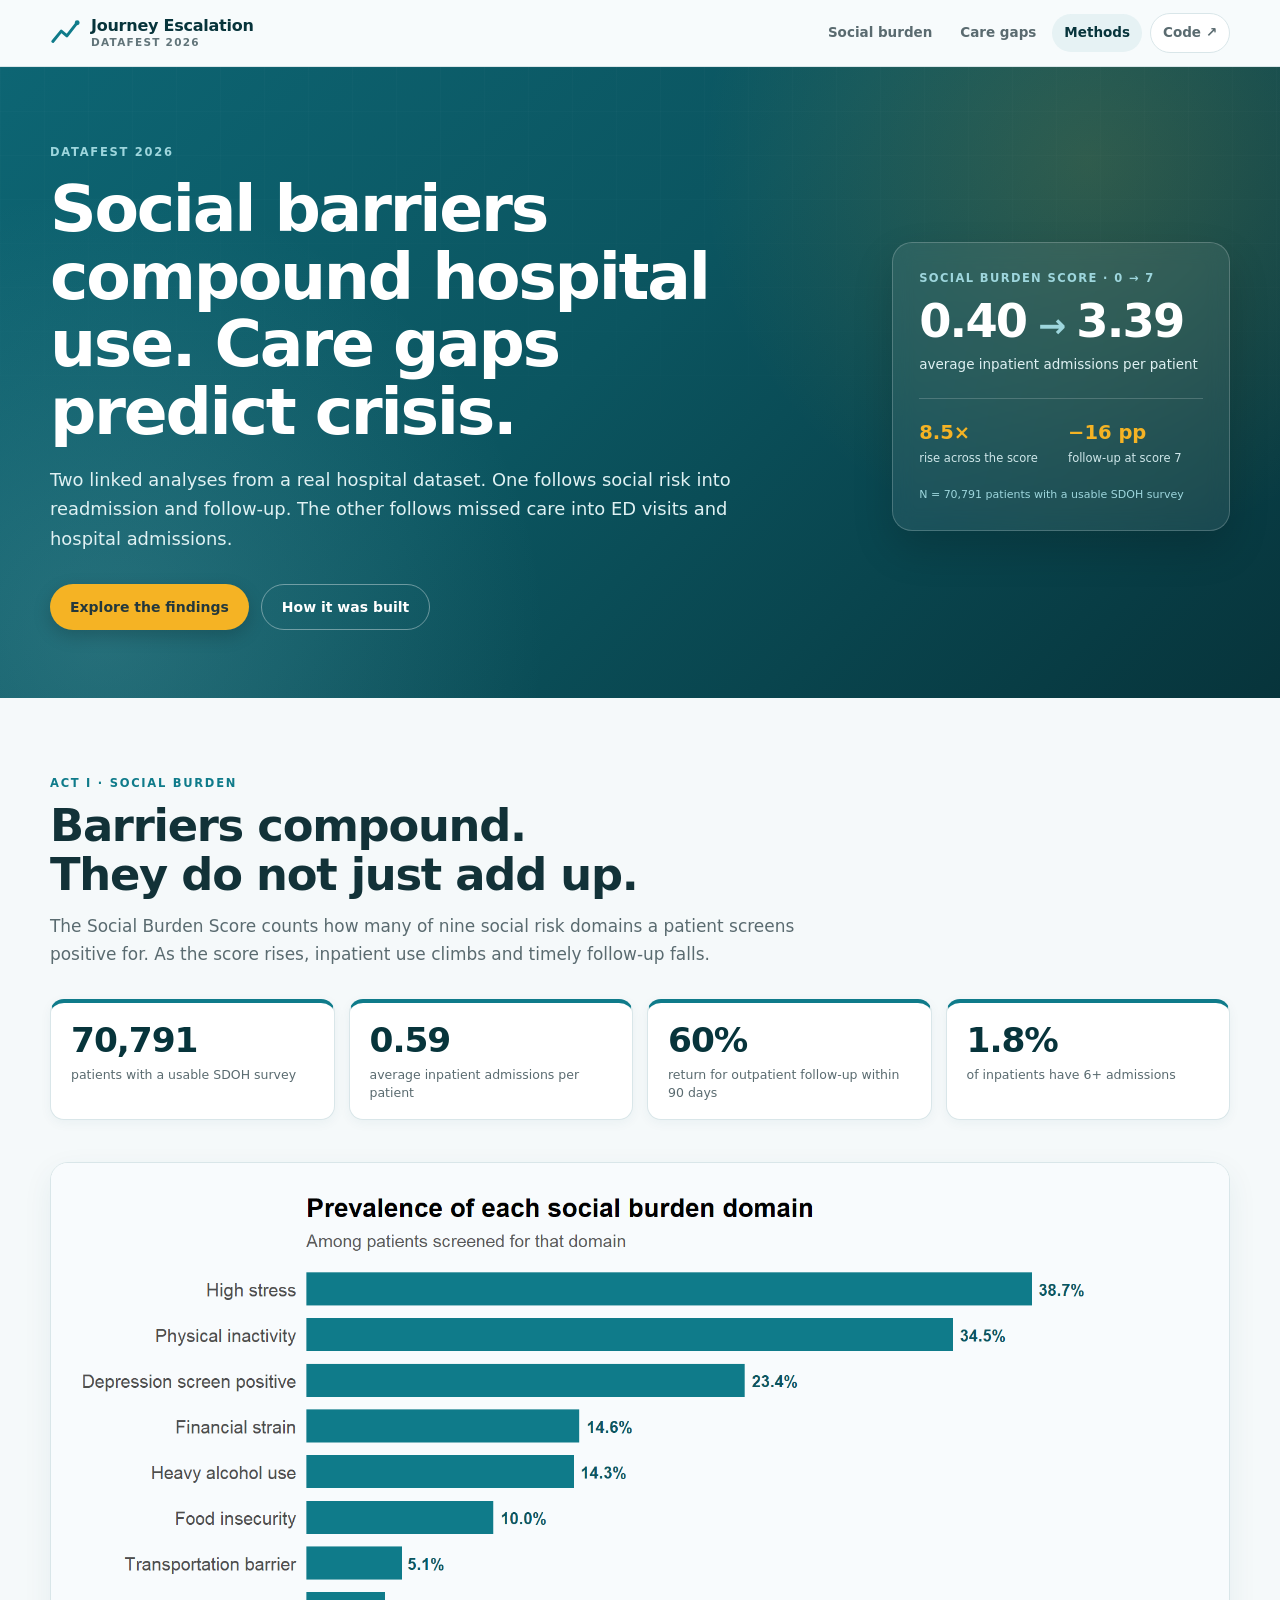
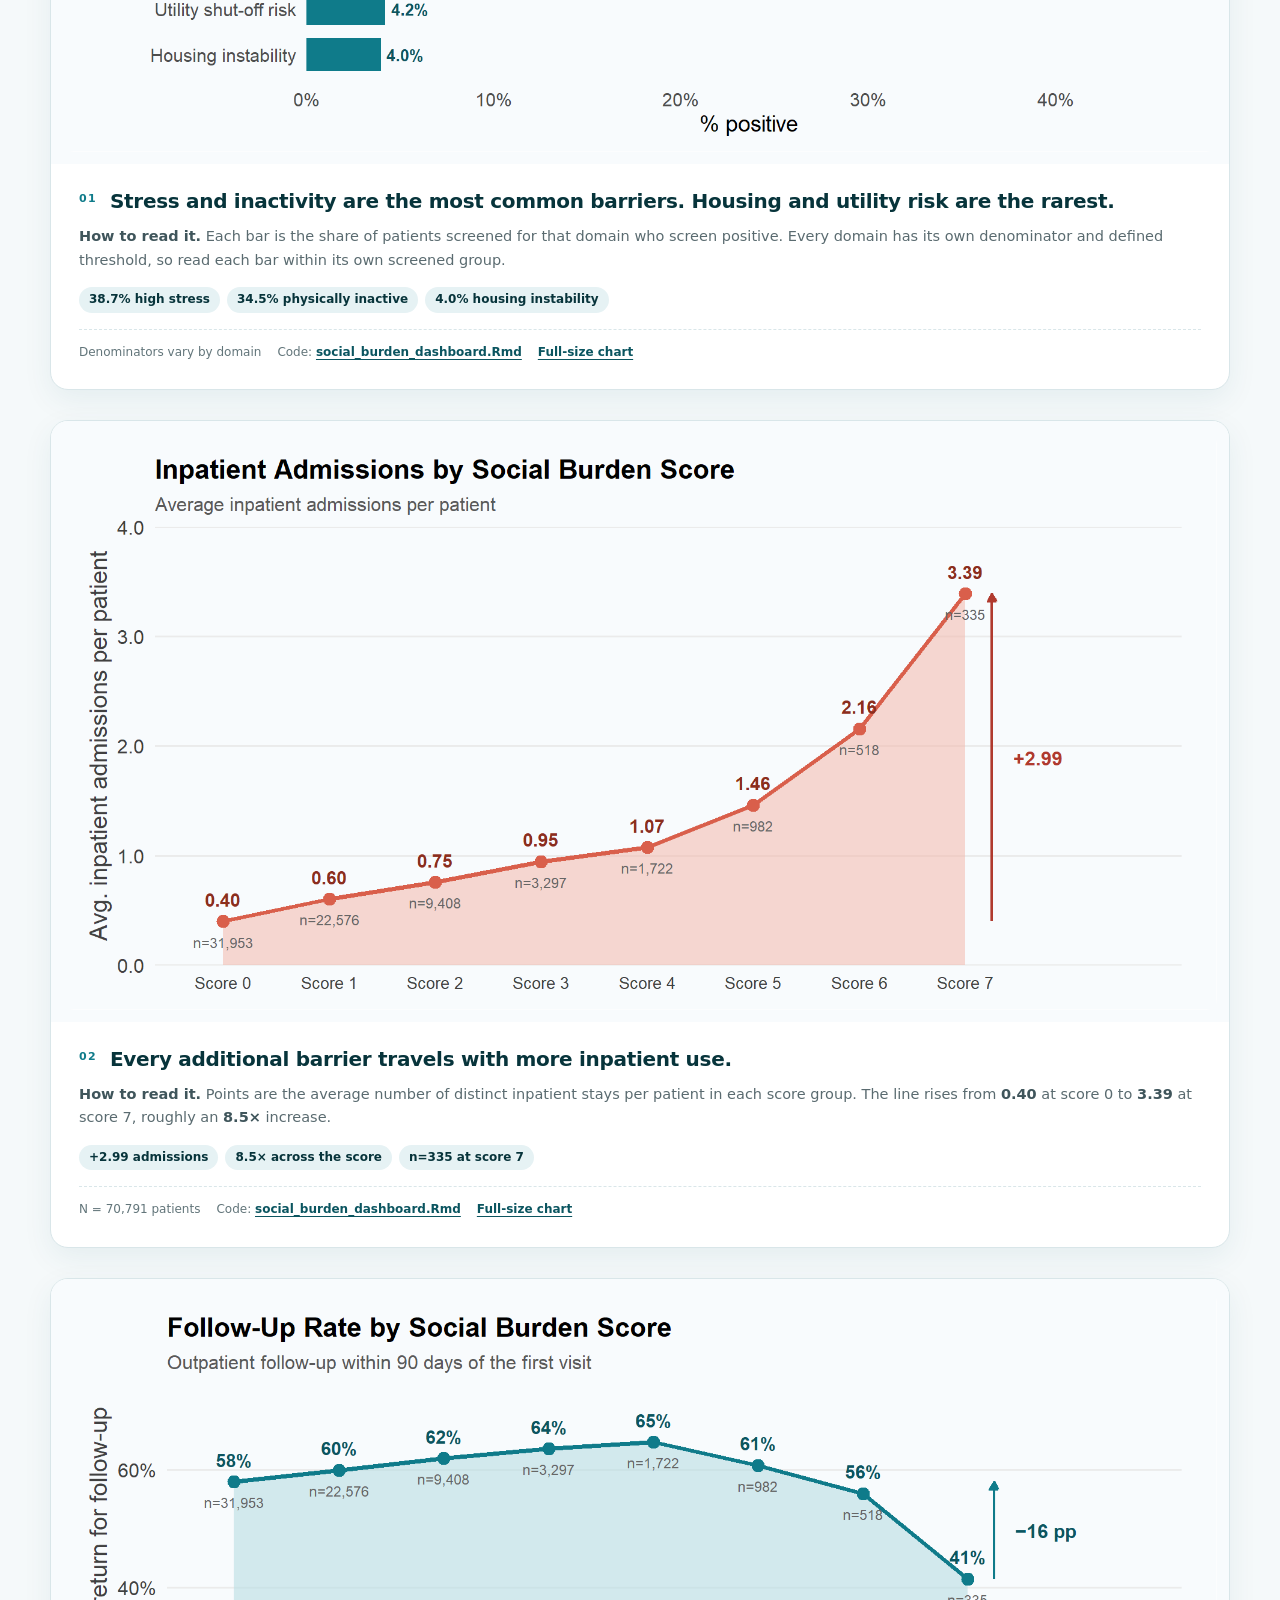
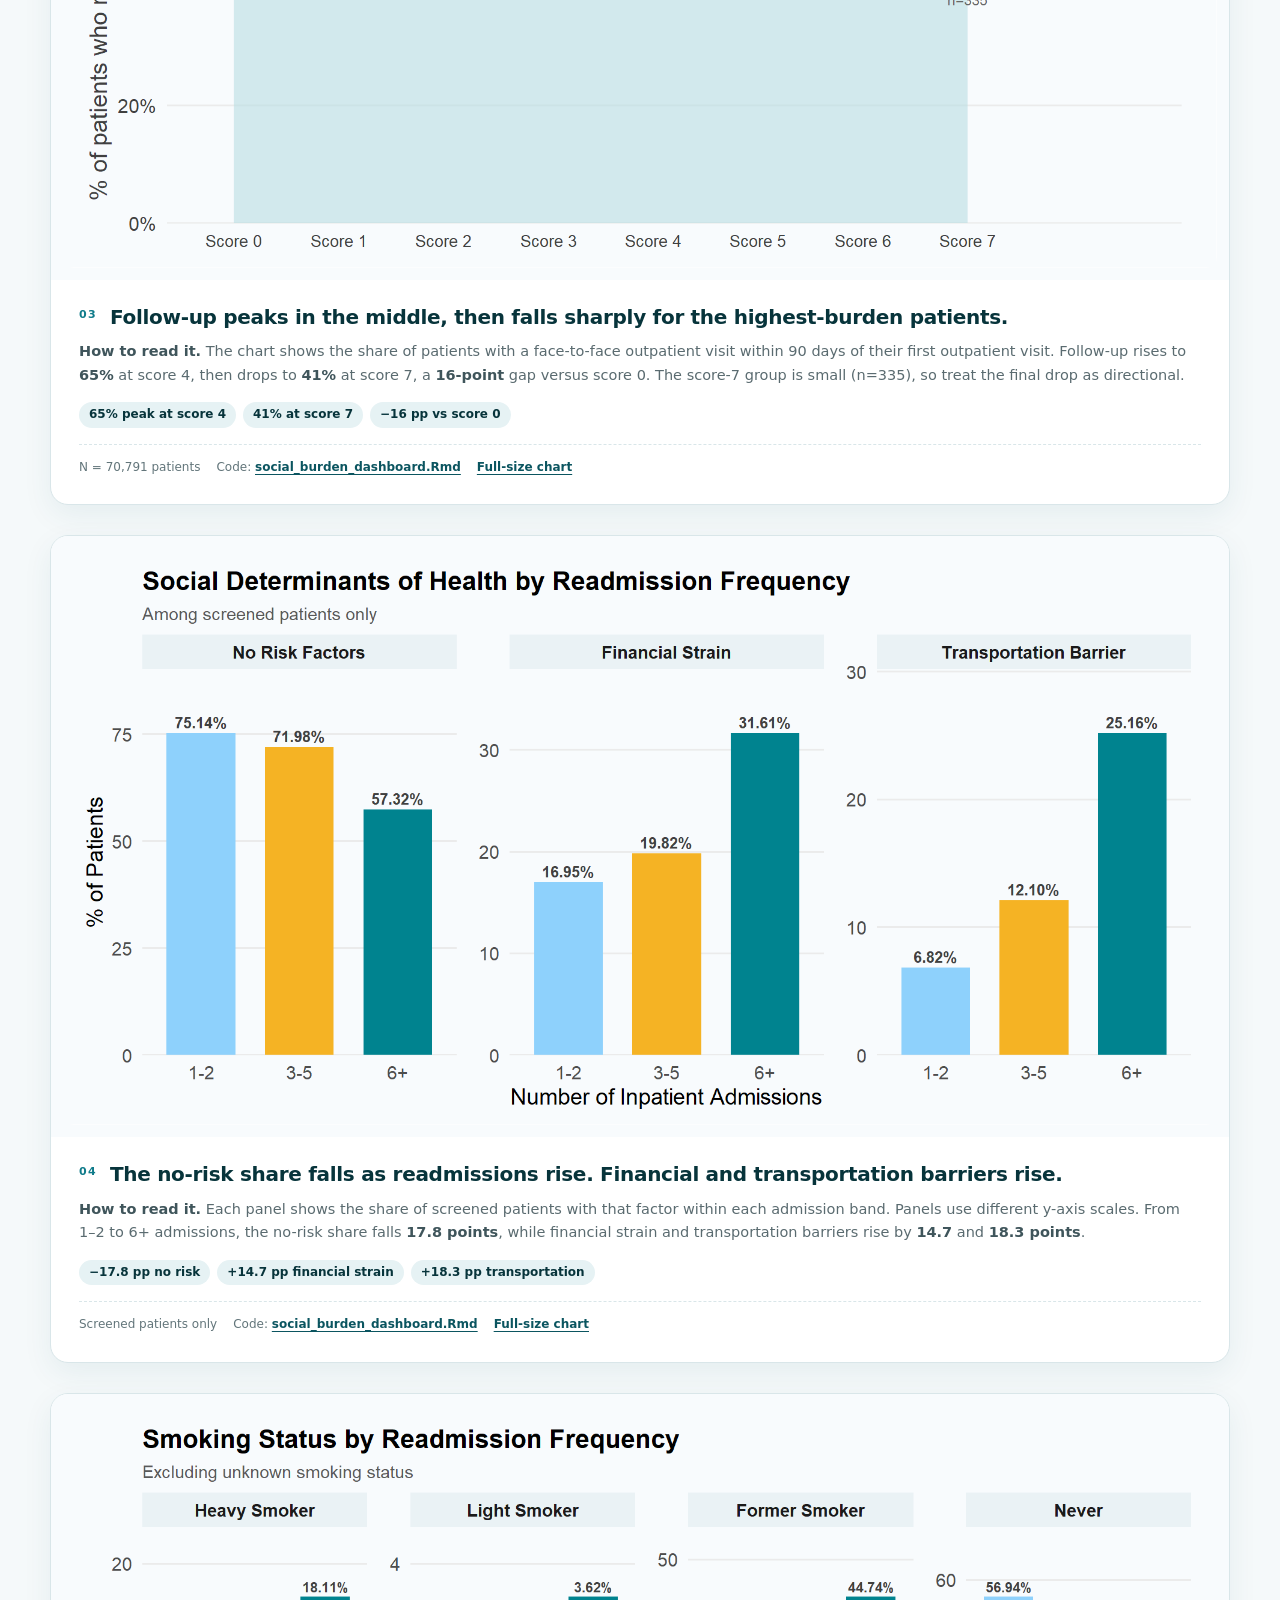
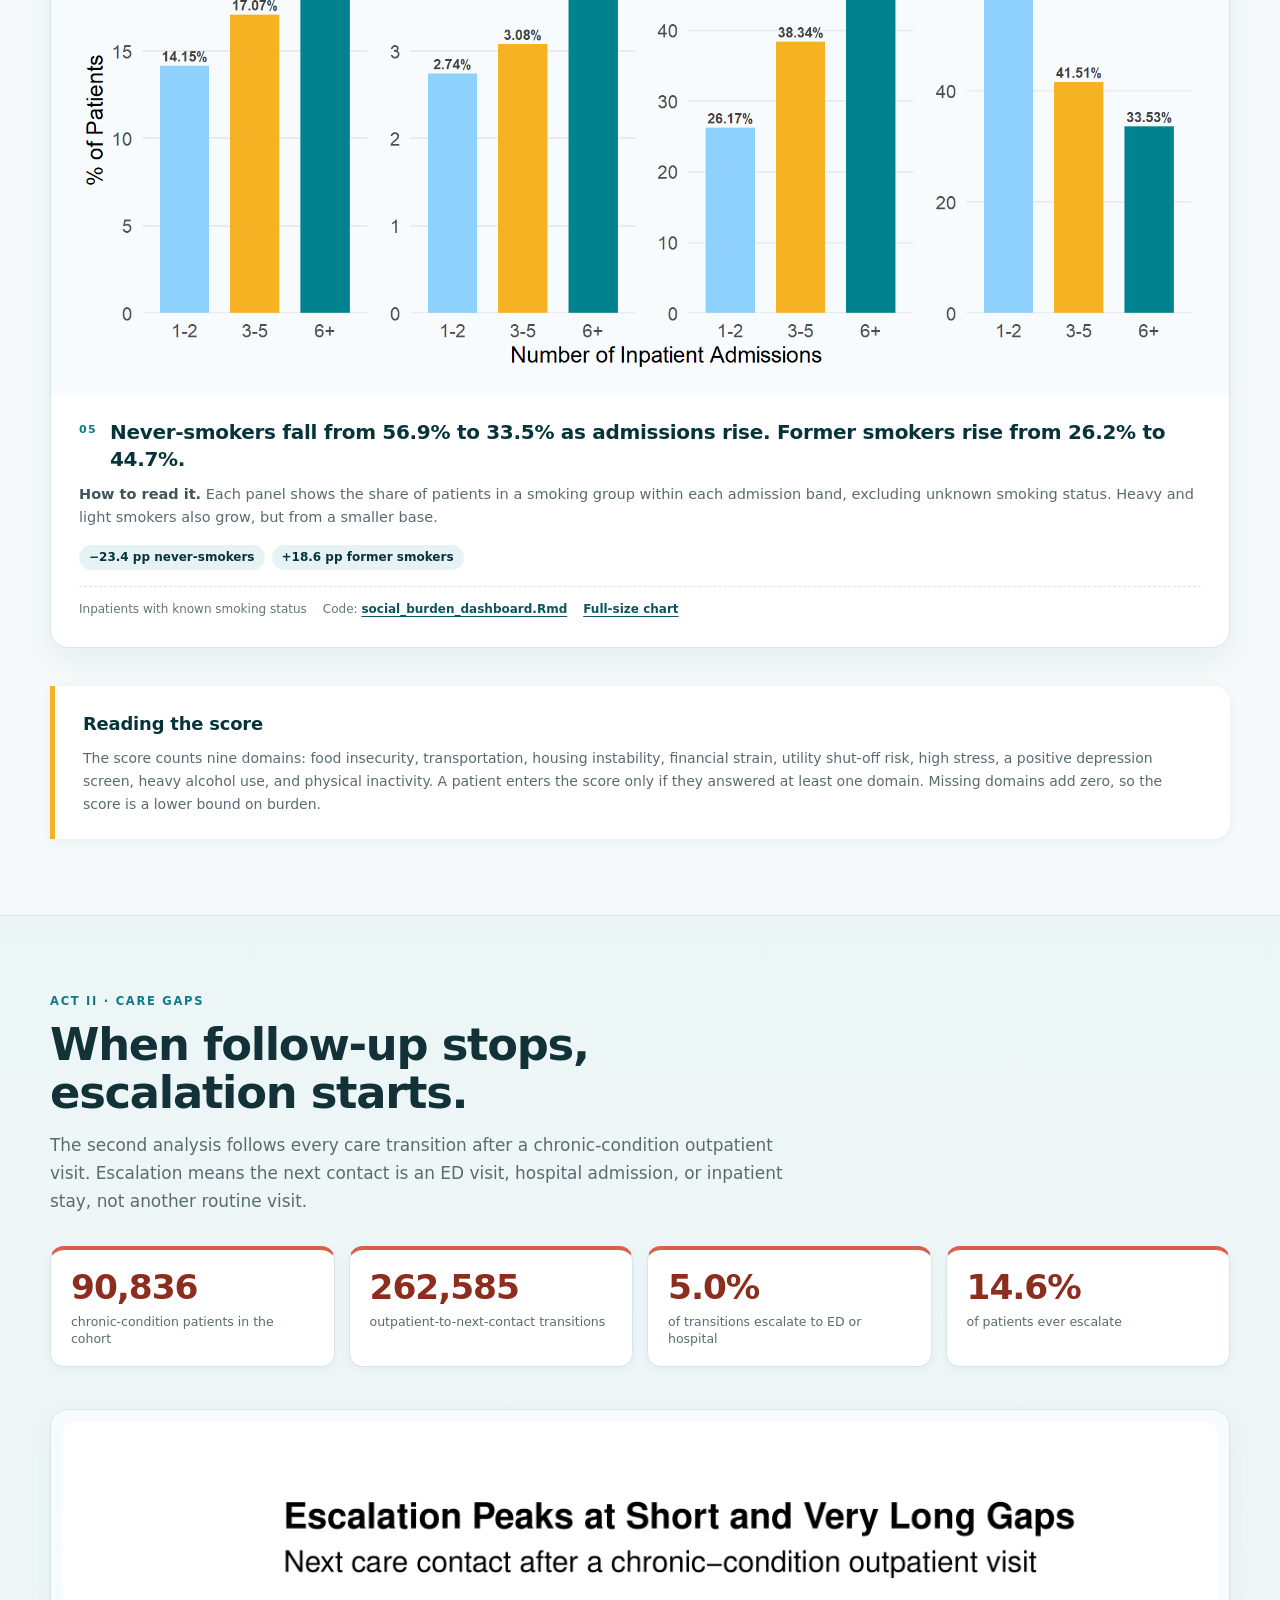
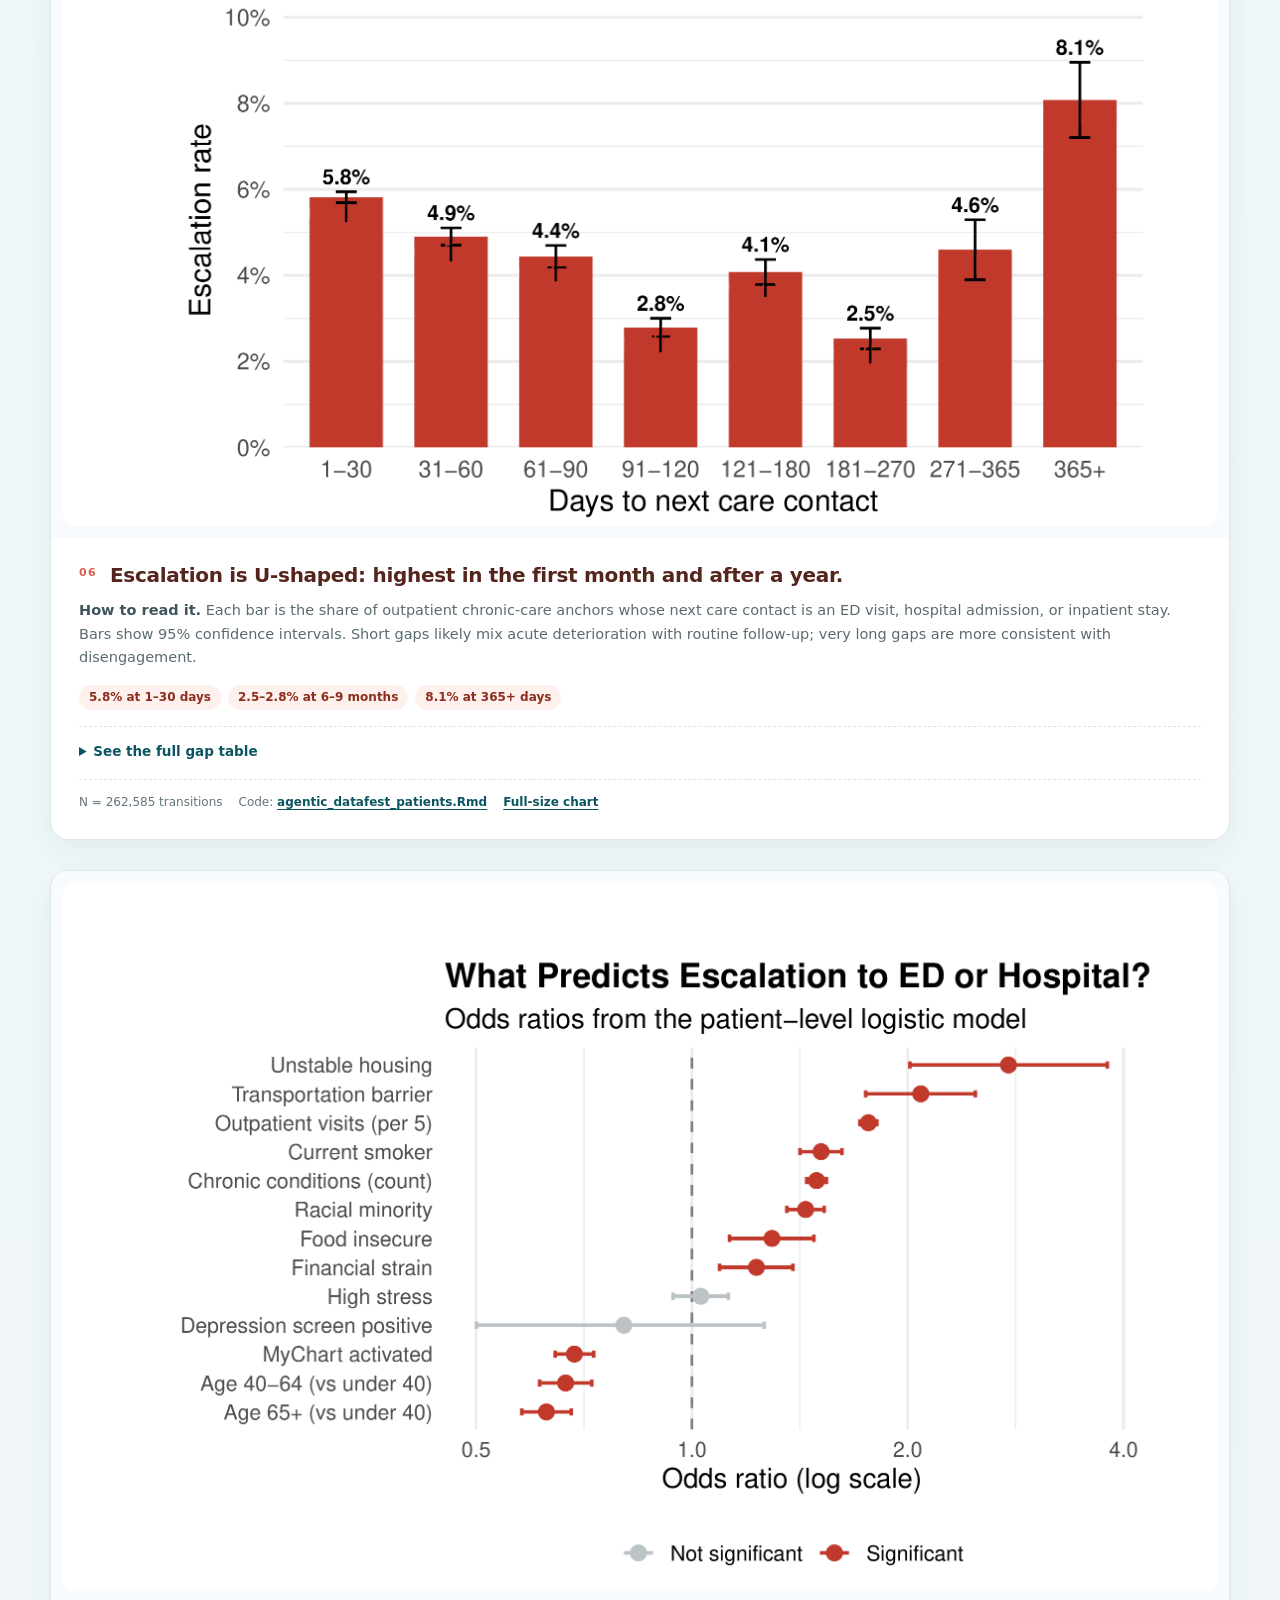
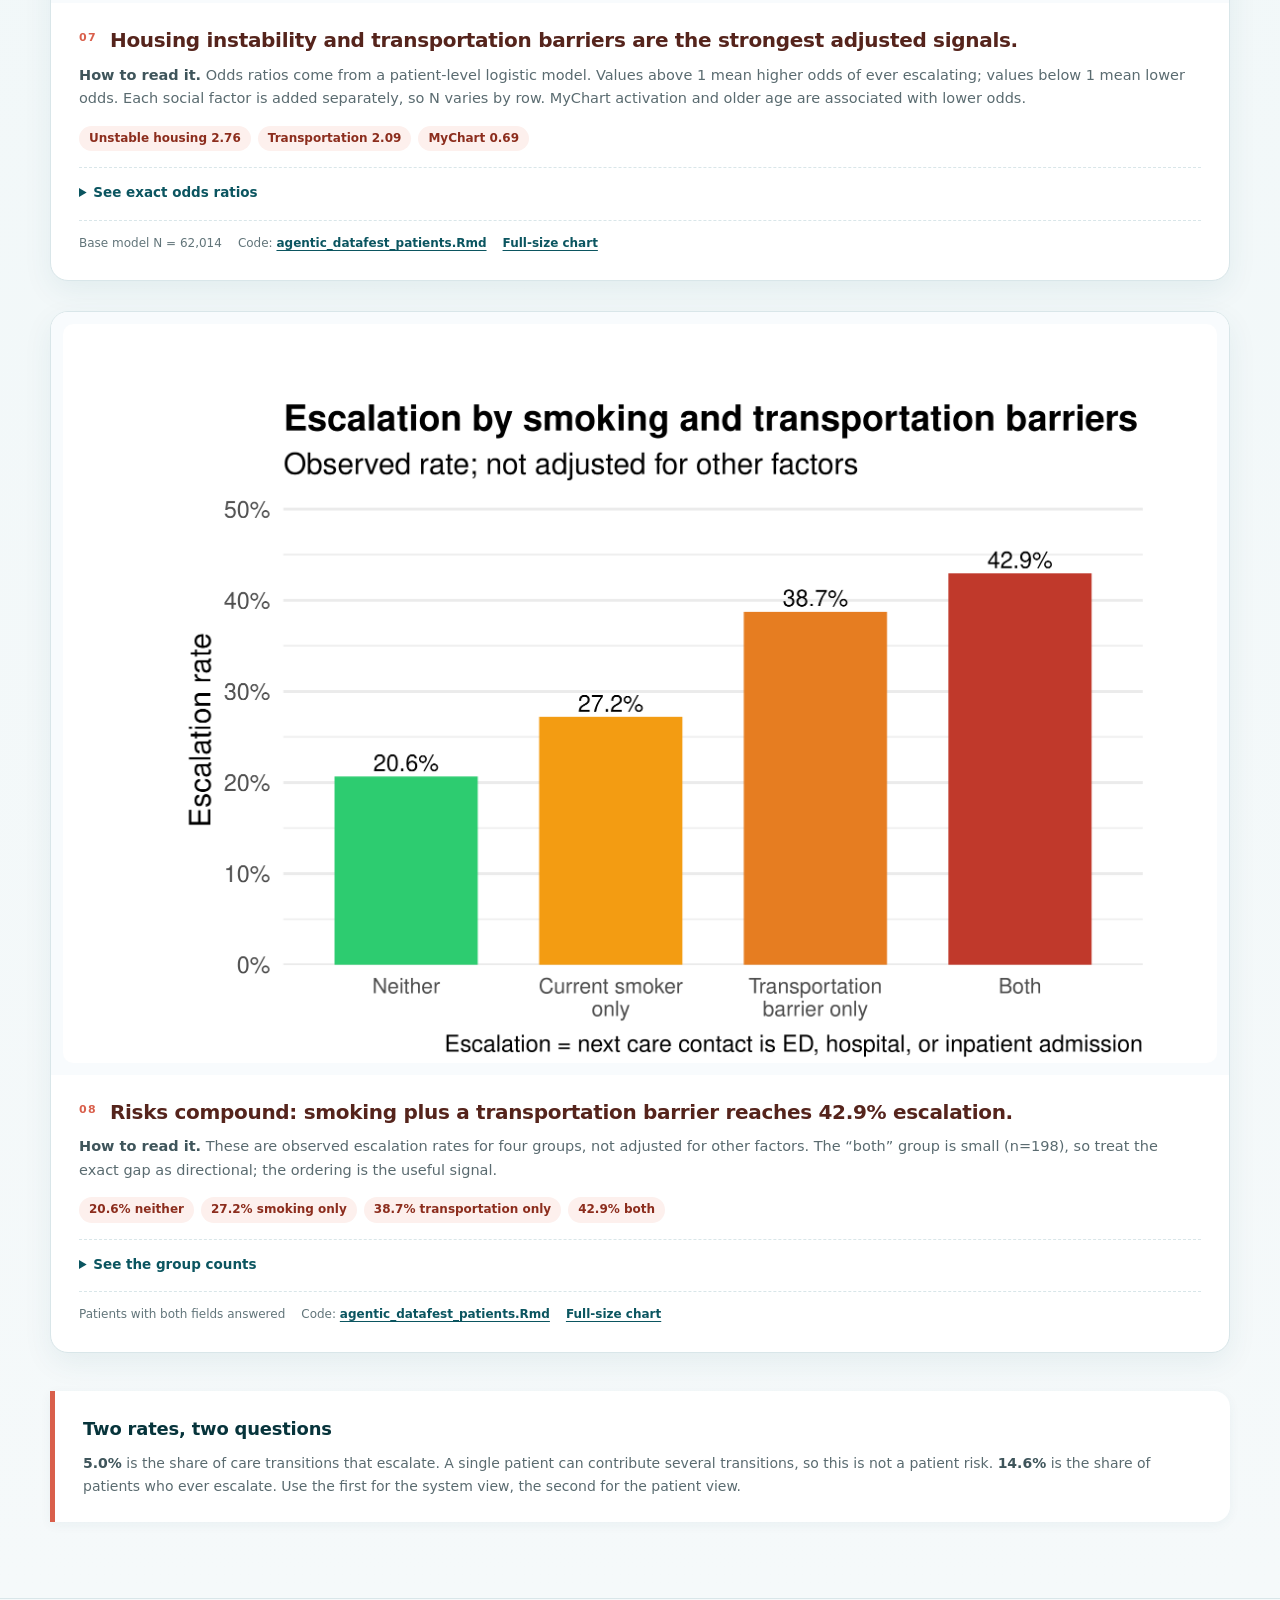
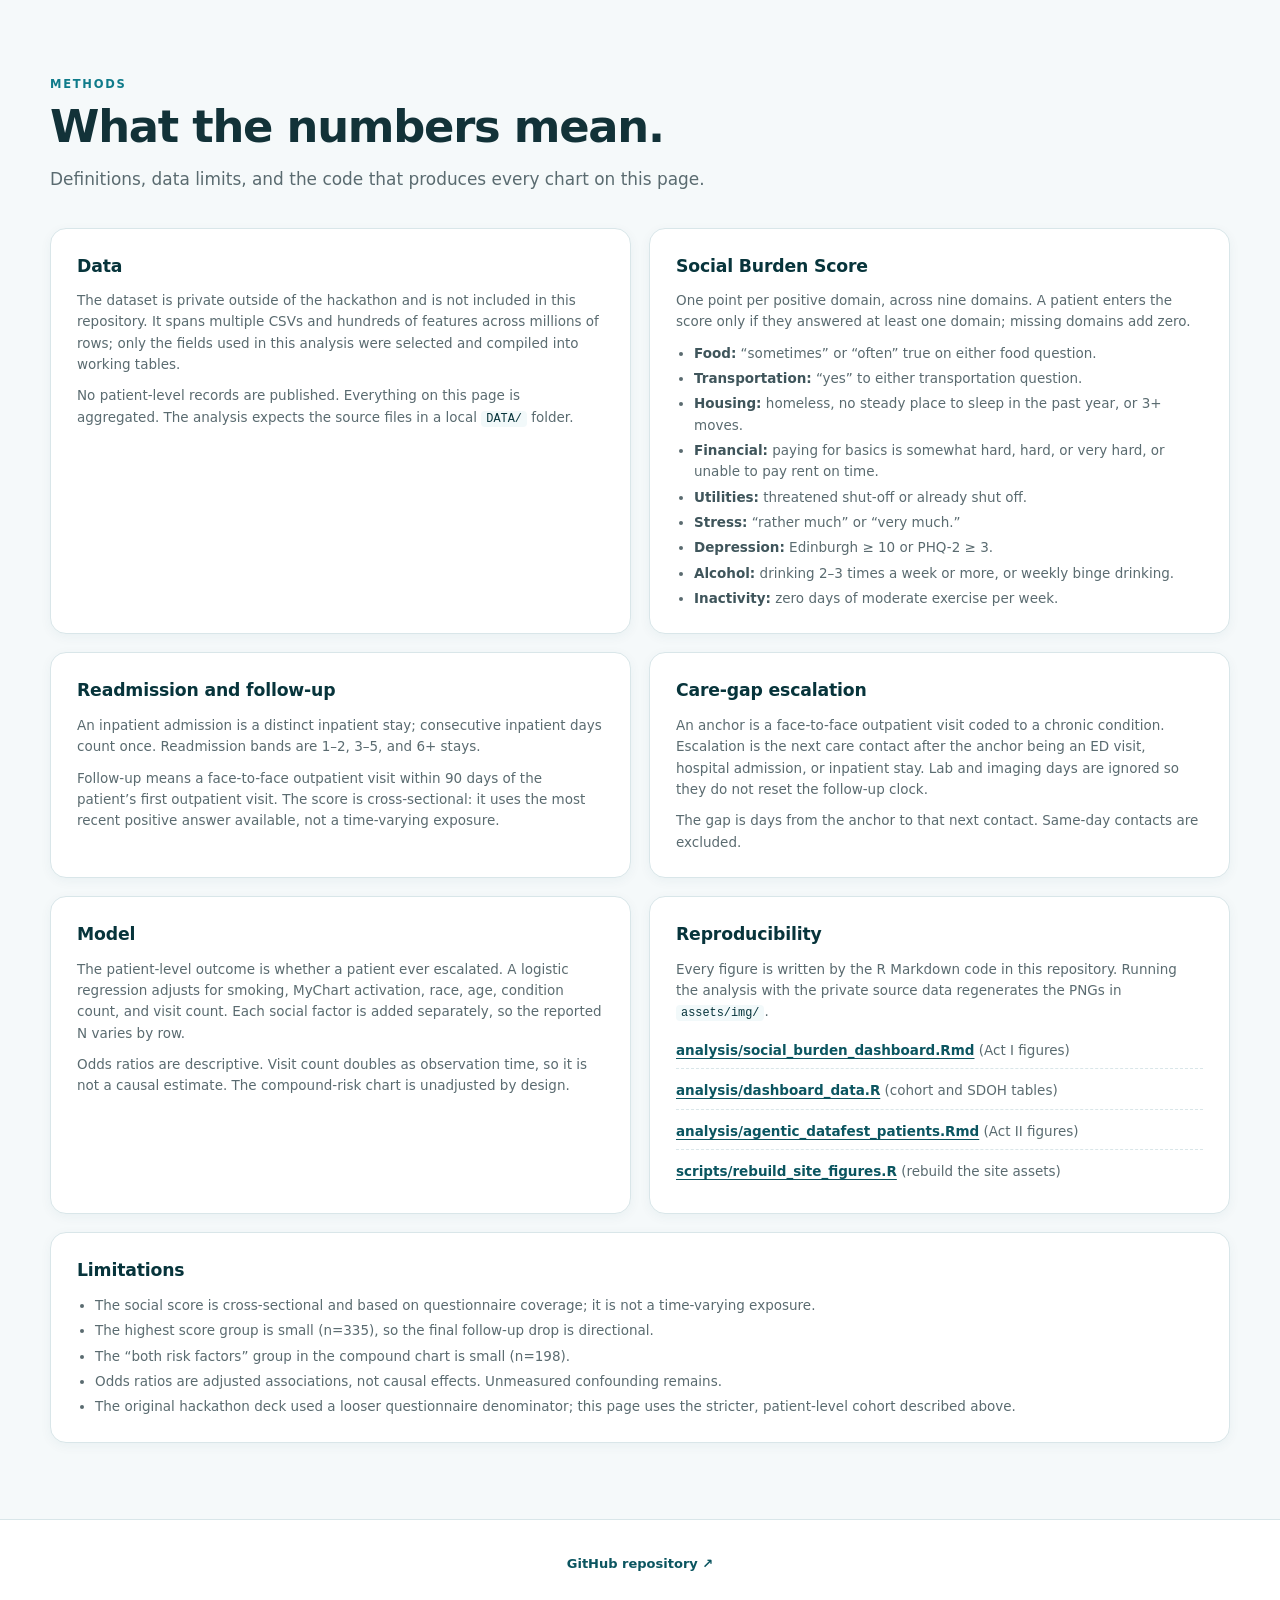
==== commit 786bf59b: "Reorganize analysis files and rebuild README around dashboard figures" ====
--- a/index.html
+++ b/index.html
@@ -40,7 +40,7 @@
     <section class="hero" id="top">
       <div class="wrap hero-grid">
         <div>
-          <p class="eyebrow eyebrow-light">DataFest 2026 &middot; Team Databased</p>
+          <p class="eyebrow eyebrow-light">DataFest 2026</p>
           <h1>Social barriers compound hospital use. Care gaps predict crisis.</h1>
           <p class="lede">Two linked analyses from a real hospital dataset. One follows social risk into readmission and follow-up. The other follows missed care into ED visits and hospital admissions.</p>
           <div class="hero-actions">
@@ -101,7 +101,7 @@
                 <span class="chip">34.5% physically inactive</span>
                 <span class="chip">4.0% housing instability</span>
               </div>
-              <p class="meta"><span>Denominators vary by domain</span><span>Code: <a href="https://github.com/SummerKirbs/Hospital-Readmission-Analysis/blob/main/social_burden_dashboard.Rmd" target="_blank" rel="noopener">social_burden_dashboard.Rmd</a></span><span><a href="assets/img/domain-prevalence.png" target="_blank" rel="noopener">Full-size chart</a></span></p>
+              <p class="meta"><span>Denominators vary by domain</span><span>Code: <a href="https://github.com/SummerKirbs/Hospital-Readmission-Analysis/blob/main/analysis/social_burden_dashboard.Rmd" target="_blank" rel="noopener">social_burden_dashboard.Rmd</a></span><span><a href="assets/img/domain-prevalence.png" target="_blank" rel="noopener">Full-size chart</a></span></p>
             </figcaption>
           </figure>
 
@@ -117,7 +117,7 @@
                 <span class="chip">8.5&times; across the score</span>
                 <span class="chip">n=335 at score 7</span>
               </div>
-              <p class="meta"><span>N = 70,791 patients</span><span>Code: <a href="https://github.com/SummerKirbs/Hospital-Readmission-Analysis/blob/main/social_burden_dashboard.Rmd" target="_blank" rel="noopener">social_burden_dashboard.Rmd</a></span><span><a href="assets/img/admissions-by-score.png" target="_blank" rel="noopener">Full-size chart</a></span></p>
+              <p class="meta"><span>N = 70,791 patients</span><span>Code: <a href="https://github.com/SummerKirbs/Hospital-Readmission-Analysis/blob/main/analysis/social_burden_dashboard.Rmd" target="_blank" rel="noopener">social_burden_dashboard.Rmd</a></span><span><a href="assets/img/admissions-by-score.png" target="_blank" rel="noopener">Full-size chart</a></span></p>
             </figcaption>
           </figure>
 
@@ -133,7 +133,7 @@
                 <span class="chip">41% at score 7</span>
                 <span class="chip">&minus;16 pp vs score 0</span>
               </div>
-              <p class="meta"><span>N = 70,791 patients</span><span>Code: <a href="https://github.com/SummerKirbs/Hospital-Readmission-Analysis/blob/main/social_burden_dashboard.Rmd" target="_blank" rel="noopener">social_burden_dashboard.Rmd</a></span><span><a href="assets/img/followup-by-score.png" target="_blank" rel="noopener">Full-size chart</a></span></p>
+              <p class="meta"><span>N = 70,791 patients</span><span>Code: <a href="https://github.com/SummerKirbs/Hospital-Readmission-Analysis/blob/main/analysis/social_burden_dashboard.Rmd" target="_blank" rel="noopener">social_burden_dashboard.Rmd</a></span><span><a href="assets/img/followup-by-score.png" target="_blank" rel="noopener">Full-size chart</a></span></p>
             </figcaption>
           </figure>
 
@@ -149,7 +149,7 @@
                 <span class="chip">+14.7 pp financial strain</span>
                 <span class="chip">+18.3 pp transportation</span>
               </div>
-              <p class="meta"><span>Screened patients only</span><span>Code: <a href="https://github.com/SummerKirbs/Hospital-Readmission-Analysis/blob/main/social_burden_dashboard.Rmd" target="_blank" rel="noopener">social_burden_dashboard.Rmd</a></span><span><a href="assets/img/sdoh-by-readmission.png" target="_blank" rel="noopener">Full-size chart</a></span></p>
+              <p class="meta"><span>Screened patients only</span><span>Code: <a href="https://github.com/SummerKirbs/Hospital-Readmission-Analysis/blob/main/analysis/social_burden_dashboard.Rmd" target="_blank" rel="noopener">social_burden_dashboard.Rmd</a></span><span><a href="assets/img/sdoh-by-readmission.png" target="_blank" rel="noopener">Full-size chart</a></span></p>
             </figcaption>
           </figure>
 
@@ -164,7 +164,7 @@
                 <span class="chip">&minus;23.4 pp never-smokers</span>
                 <span class="chip">+18.6 pp former smokers</span>
               </div>
-              <p class="meta"><span>Inpatients with known smoking status</span><span>Code: <a href="https://github.com/SummerKirbs/Hospital-Readmission-Analysis/blob/main/social_burden_dashboard.Rmd" target="_blank" rel="noopener">social_burden_dashboard.Rmd</a></span><span><a href="assets/img/smoking-by-readmission.png" target="_blank" rel="noopener">Full-size chart</a></span></p>
+              <p class="meta"><span>Inpatients with known smoking status</span><span>Code: <a href="https://github.com/SummerKirbs/Hospital-Readmission-Analysis/blob/main/analysis/social_burden_dashboard.Rmd" target="_blank" rel="noopener">social_burden_dashboard.Rmd</a></span><span><a href="assets/img/smoking-by-readmission.png" target="_blank" rel="noopener">Full-size chart</a></span></p>
             </figcaption>
           </figure>
         </div>
@@ -235,7 +235,7 @@
                   </table>
                 </div>
               </details>
-              <p class="meta"><span>N = 262,585 transitions</span><span>Code: <a href="https://github.com/SummerKirbs/Hospital-Readmission-Analysis/blob/main/agentic_datafest_patients.Rmd" target="_blank" rel="noopener">agentic_datafest_patients.Rmd</a></span><span><a href="assets/img/escalation-by-gap.png" target="_blank" rel="noopener">Full-size chart</a></span></p>
+              <p class="meta"><span>N = 262,585 transitions</span><span>Code: <a href="https://github.com/SummerKirbs/Hospital-Readmission-Analysis/blob/main/analysis/agentic_datafest_patients.Rmd" target="_blank" rel="noopener">agentic_datafest_patients.Rmd</a></span><span><a href="assets/img/escalation-by-gap.png" target="_blank" rel="noopener">Full-size chart</a></span></p>
             </figcaption>
           </figure>
 
@@ -275,7 +275,7 @@
                   </table>
                 </div>
               </details>
-              <p class="meta"><span>Base model N = 62,014</span><span>Code: <a href="https://github.com/SummerKirbs/Hospital-Readmission-Analysis/blob/main/agentic_datafest_patients.Rmd" target="_blank" rel="noopener">agentic_datafest_patients.Rmd</a></span><span><a href="assets/img/escalation-odds-ratios.png" target="_blank" rel="noopener">Full-size chart</a></span></p>
+              <p class="meta"><span>Base model N = 62,014</span><span>Code: <a href="https://github.com/SummerKirbs/Hospital-Readmission-Analysis/blob/main/analysis/agentic_datafest_patients.Rmd" target="_blank" rel="noopener">agentic_datafest_patients.Rmd</a></span><span><a href="assets/img/escalation-odds-ratios.png" target="_blank" rel="noopener">Full-size chart</a></span></p>
             </figcaption>
           </figure>
 
@@ -307,7 +307,7 @@
                   </table>
                 </div>
               </details>
-              <p class="meta"><span>Patients with both fields answered</span><span>Code: <a href="https://github.com/SummerKirbs/Hospital-Readmission-Analysis/blob/main/agentic_datafest_patients.Rmd" target="_blank" rel="noopener">agentic_datafest_patients.Rmd</a></span><span><a href="assets/img/compound-risk.png" target="_blank" rel="noopener">Full-size chart</a></span></p>
+              <p class="meta"><span>Patients with both fields answered</span><span>Code: <a href="https://github.com/SummerKirbs/Hospital-Readmission-Analysis/blob/main/analysis/agentic_datafest_patients.Rmd" target="_blank" rel="noopener">agentic_datafest_patients.Rmd</a></span><span><a href="assets/img/compound-risk.png" target="_blank" rel="noopener">Full-size chart</a></span></p>
             </figcaption>
           </figure>
         </div>
@@ -372,9 +372,9 @@
             <h3>Reproducibility</h3>
             <p>Every figure is written by the R Markdown code in this repository. Running the analysis with the private source data regenerates the PNGs in <code>assets/img/</code>.</p>
             <ul class="code-list">
-              <li><a href="https://github.com/SummerKirbs/Hospital-Readmission-Analysis/blob/main/social_burden_dashboard.Rmd" target="_blank" rel="noopener">social_burden_dashboard.Rmd</a> (Act I figures)</li>
-              <li><a href="https://github.com/SummerKirbs/Hospital-Readmission-Analysis/blob/main/dashboard_data.R" target="_blank" rel="noopener">dashboard_data.R</a> (cohort and SDOH tables)</li>
-              <li><a href="https://github.com/SummerKirbs/Hospital-Readmission-Analysis/blob/main/agentic_datafest_patients.Rmd" target="_blank" rel="noopener">agentic_datafest_patients.Rmd</a> (Act II figures)</li>
+              <li><a href="https://github.com/SummerKirbs/Hospital-Readmission-Analysis/blob/main/analysis/social_burden_dashboard.Rmd" target="_blank" rel="noopener">analysis/social_burden_dashboard.Rmd</a> (Act I figures)</li>
+              <li><a href="https://github.com/SummerKirbs/Hospital-Readmission-Analysis/blob/main/analysis/dashboard_data.R" target="_blank" rel="noopener">analysis/dashboard_data.R</a> (cohort and SDOH tables)</li>
+              <li><a href="https://github.com/SummerKirbs/Hospital-Readmission-Analysis/blob/main/analysis/agentic_datafest_patients.Rmd" target="_blank" rel="noopener">analysis/agentic_datafest_patients.Rmd</a> (Act II figures)</li>
               <li><a href="https://github.com/SummerKirbs/Hospital-Readmission-Analysis/blob/main/scripts/rebuild_site_figures.R" target="_blank" rel="noopener">scripts/rebuild_site_figures.R</a> (rebuild the site assets)</li>
             </ul>
           </article>
